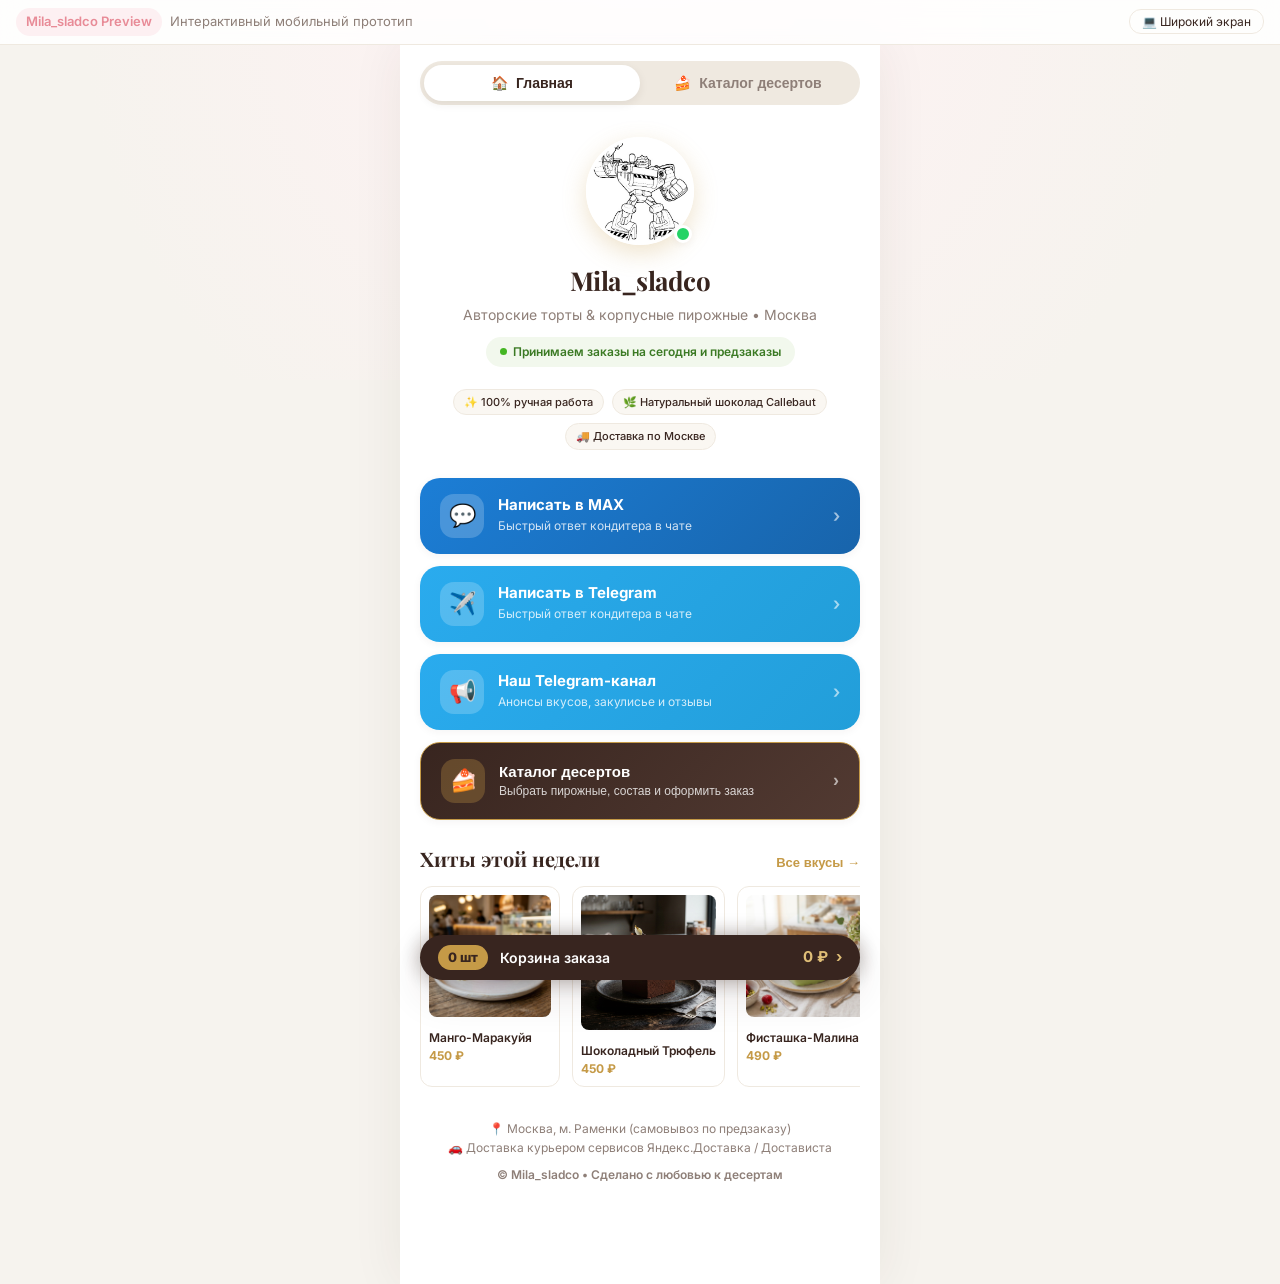
==== index.html @ d6e35cba "feat: Add Telegram/MAX chat toggles, fix modal scroll & close button, add cart session expiration" ====
<!DOCTYPE html>
<html lang="ru">
<head>
  <meta charset="UTF-8" />
  <meta name="viewport" content="width=device-width, initial-scale=1.0, maximum-scale=1.0, user-scalable=no, viewport-fit=cover" />
  <title>Mila_sladco — Авторские торты & корпусные пирожные в Москве</title>
  <meta name="description" content="Витрина кондитерской Mila_sladco. Авторские корпусные пирожные, бенто-торты и подарочные наборы с доставкой по Москве." />
  
  <!-- Anti-Cache Meta Tags for Mobile Browsers -->
  <meta http-equiv="Cache-Control" content="no-cache, no-store, must-revalidate" />
  <meta http-equiv="Pragma" content="no-cache" />
  <meta http-equiv="Expires" content="0" />
  
  <!-- Favicon / Touch Icon -->
  <link rel="icon" href="data:image/svg+xml,<svg xmlns='http://www.w3.org/2000/svg' viewBox='0 0 100 100'><text y='.9em' font-size='90'>🍰</text></svg>" />

  <!-- Stylesheet -->
  <link rel="stylesheet" href="css/style.css?v=2.5" />
</head>
<body>

  <!-- Верхняя строка управления (для удобного просмотра на ноутбуках и десктопах) -->
  <header class="desktop-bar">
    <div style="display: flex; align-items: center; gap: 8px;">
      <span class="badge-mode">Mila_sladco Preview</span>
      <span>Интерактивный мобильный прототип</span>
    </div>
    <button id="btn-toggle-wide" class="btn-toggle-wide">💻 Широкий экран</button>
  </header>

  <!-- Основной контейнер веб-приложения -->
  <main class="app-container">
    
    <!-- Переключатель экранов: Главная vs Каталог десертов -->
    <nav class="nav-pills" aria-label="Разделы витрины">
      <button class="nav-pill-btn active" data-tab="taplink">
        <span>🏠</span> Главная
      </button>
      <button class="nav-pill-btn" data-tab="showcase">
        <span>🍰</span> Каталог десертов
      </button>
    </nav>

    <!-- ========================================================
         ЭКРАН 1: ТАПЛИНК / МУЛЬТИССЫЛКА
         ======================================================== -->
    <section id="view-taplink" class="screen-view active">
      
      <!-- Шапка кондитера -->
      <div class="profile-header">
        <div class="avatar-wrapper">
          <img src="assets/images/chef-mila.jpg" alt="Кондитер Люда Mila_sladco" class="avatar-img" />
          <div class="avatar-badge" title="Кондитер сейчас на связи"></div>
        </div>

        <h1 class="profile-title">Mila_sladco</h1>
        <p class="profile-tagline">Авторские торты & корпусные пирожные • Москва</p>

        <div>
          <span class="status-chip">
            <span class="status-dot"></span> Принимаем заказы на сегодня и предзаказы
          </span>
        </div>

        <div class="usp-chips">
          <span class="usp-item">✨ 100% ручная работа</span>
          <span class="usp-item">🌿 Натуральный шоколад Callebaut</span>
          <span class="usp-item">🚚 Доставка по Москве</span>
        </div>
      </div>

      <!-- Кнопки быстрых действий -->
      <div class="taplink-actions">
        
        <!-- Кнопка 1: Написать в MAX (личный диалог) -->
        <a id="link-btn-max" href="https://max.ru/mila_sladco" target="_blank" rel="noopener noreferrer" class="taplink-btn btn-max">
          <div class="taplink-btn-content">
            <div class="taplink-icon">💬</div>
            <div>
              <div class="taplink-text-title">Написать в MAX</div>
              <div id="link-sub-max" class="taplink-text-sub">Быстрый ответ кондитера в чате</div>
            </div>
          </div>
          <span class="taplink-arrow">›</span>
        </a>

        <!-- Кнопка 2: Написать в Telegram (личный диалог) -->
        <a id="link-btn-telegram-direct" href="https://t.me/mila_sladco" target="_blank" rel="noopener noreferrer" class="taplink-btn btn-telegram">
          <div class="taplink-btn-content">
            <div class="taplink-icon">✈️</div>
            <div>
              <div class="taplink-text-title">Написать в Telegram</div>
              <div id="link-sub-tg-direct" class="taplink-text-sub">Быстрый ответ кондитера в чате</div>
            </div>
          </div>
          <span class="taplink-arrow">›</span>
        </a>

        <!-- Кнопка 3: Telegram-канал кондитерской -->
        <a id="link-btn-telegram" href="https://t.me/mila_sladco1" target="_blank" rel="noopener noreferrer" class="taplink-btn btn-telegram">
          <div class="taplink-btn-content">
            <div class="taplink-icon">📢</div>
            <div>
              <div class="taplink-text-title">Наш Telegram-канал</div>
              <div id="link-sub-tg-channel" class="taplink-text-sub">Анонсы вкусов, закулисье и отзывы</div>
            </div>
          </div>
          <span class="taplink-arrow">›</span>
        </a>

        <!-- Кнопка 4: MAX-канал кондитерской -->
        <a id="link-btn-max-channel" href="https://max.ru/join/rVKouI80PRp_A-6cqeyY62mq-_um0BP9w87l7Gnjhps" target="_blank" rel="noopener noreferrer" class="taplink-btn btn-max" style="display: none;">
          <div class="taplink-btn-content">
            <div class="taplink-icon">📢</div>
            <div>
              <div class="taplink-text-title">Наш MAX-канал</div>
              <div id="link-sub-max-channel" class="taplink-text-sub">Канал кондитера в MAX: новинки и фото</div>
            </div>
          </div>
          <span class="taplink-arrow">›</span>
        </a>

        <!-- Кнопка 5: Открыть витрину десертов -->
        <button type="button" id="link-btn-showcase" class="taplink-btn btn-showcase" onclick="switchTab('showcase')">
          <div class="taplink-btn-content">
            <div class="taplink-icon">🍰</div>
            <div>
              <div class="taplink-text-title">Каталог десертов</div>
              <div class="taplink-text-sub">Выбрать пирожные, состав и оформить заказ</div>
            </div>
          </div>
          <span class="taplink-arrow">›</span>
        </button>

        <!-- Кнопка 6: Срочный заказ / Звонок (с анти-бот защитой) -->
        <button type="button" id="link-btn-phone" class="taplink-btn btn-urgent" style="display: none;" onclick="PhoneProtection.showModal()">
          <div class="taplink-btn-content">
            <div class="taplink-icon">📞</div>
            <div>
              <div class="taplink-text-title">Срочный заказ / Позвонить</div>
              <div id="link-sub-phone" class="taplink-text-sub">Нажмите для звонка кондитеру (защита от спама)</div>
            </div>
          </div>
          <span class="taplink-arrow">›</span>
        </button>

      </div>

      <!-- Виджет: Сегодня на витрине -->
      <div class="taplink-showcase-preview">
        <div class="section-head">
          <h2 class="section-title">Хиты этой недели</h2>
          <button type="button" class="section-link" onclick="switchTab('showcase')">Все вкусы →</button>
        </div>
        <div id="taplink-hits" class="preview-scroll">
          <!-- Заполняется из app.js -->
        </div>
      </div>

      <!-- Блок информации о доставке -->
      <div style="padding: 0 20px; font-size: 12px; color: var(--color-muted); text-align: center; line-height: 1.6;">
        <p>📍 Москва, м. Раменки (самовывоз по предзаказу)</p>
        <p>🚗 Доставка курьером сервисов Яндекс.Доставка / Достависта</p>
        <p style="margin-top: 8px; font-weight: 600;">© Mila_sladco • Сделано с любовью к десертам</p>
      </div>

    </section>

    <!-- ========================================================
         ЭКРАН 2: ВИТРИНА / КАТАЛОГ ДЕСЕРТОВ
         ======================================================== -->
    <section id="view-showcase" class="screen-view">
      
      <div class="catalog-header">
        <h2 class="catalog-header-title">Витрина десертов</h2>
        <p class="catalog-header-desc">
          Корпусные пирожные с глянцевой глазурью, нежные муссы и авторские бенто-торты
        </p>
      </div>

      <!-- Горизонтальные фильтры категорий -->
      <div id="category-filters" class="category-filters">
        <!-- Генерируется из app.js -->
      </div>

      <!-- Сетка товаров -->
      <div id="products-grid" class="products-grid">
        <!-- Карточки генерируются из app.js -->
      </div>

    </section>

  </main>

  <!-- ========================================================
       ПЛАВАЮЩАЯ ПЛАШКА КОРЗИНЫ (FLOATING BAR)
       ======================================================== -->
  <aside id="floating-cart" class="floating-cart-bar" onclick="openCart()" aria-label="Открыть корзину">
    <div class="cart-bar-left">
      <span id="cart-badge-count" class="cart-badge-count">0 шт</span>
      <span class="cart-bar-text">Корзина заказа</span>
    </div>
    <div class="cart-bar-right">
      <span id="cart-badge-price">0 ₽</span>
      <span>›</span>
    </div>
  </aside>

  <!-- ========================================================
       МОДАЛЬНОЕ ОКНО: ДЕТАЛЬНАЯ КАРТОЧКА ДЕСЕРТА
       ======================================================== -->
  <div id="product-modal" class="modal-overlay" onclick="closeProductModal()">
    <div class="bottom-sheet product-detail-sheet" onclick="event.stopPropagation()">
      <div class="sheet-drag-handle"></div>
      <button type="button" class="sheet-close-btn" onclick="closeProductModal()" aria-label="Закрыть">✕</button>

      <div class="sheet-scroll-body">
        <div class="detail-img-wrap">
          <img id="detail-modal-img" src="" alt="" class="detail-img" />
        </div>

        <div class="modal-detail-content">
          <div class="detail-info">
            <div class="detail-header-row">
              <h3 id="detail-modal-title" class="detail-title">Название десерта</h3>
              <span id="detail-modal-price" class="detail-price">450 ₽</span>
            </div>
            <div id="detail-modal-weight" class="detail-weight">Вес: 110 г</div>

            <p id="detail-modal-desc" class="detail-desc">Описание десерта</p>

            <!-- Слои пирожного -->
            <div id="detail-layers-wrap">
              <h4 class="detail-section-title">Слои и текстура десерта:</h4>
              <ul id="detail-modal-layers" class="detail-layers-list"></ul>
            </div>

            <!-- КБЖУ на 100 грамм -->
            <h4 class="detail-section-title">Пищевая ценность (на 100 г):</h4>
            <div class="nutrition-grid">
              <div class="nutrition-item">
                <div id="nutr-cal" class="val">285</div>
                <div class="lbl">ккал</div>
              </div>
              <div class="nutrition-item">
                <div id="nutr-prot" class="val">4.2 г</div>
                <div class="lbl">белки</div>
              </div>
              <div class="nutrition-item">
                <div id="nutr-fat" class="val">14.8 г</div>
                <div class="lbl">жиры</div>
              </div>
              <div class="nutrition-item">
                <div id="nutr-carb" class="val">33.5 г</div>
                <div class="lbl">углеводы</div>
              </div>
            </div>

            <!-- Состав -->
            <h4 class="detail-section-title">Натуральный состав:</h4>
            <p id="detail-modal-ingredients" style="font-size: 12px; color: var(--color-muted); line-height: 1.5; margin-bottom: 16px;"></p>

            <!-- Действия: количество и кнопка добавления -->
            <div class="detail-actions">
              <div id="detail-qty-counter" class="qty-counter">
                <button type="button" class="qty-btn" onclick="changeDetailQty(-1)">−</button>
                <span id="detail-qty-val" class="qty-val">1</span>
                <button type="button" class="qty-btn" onclick="changeDetailQty(1)">+</button>
              </div>
              <button id="btn-detail-add" type="button" class="btn-detail-add" onclick="addDetailToCart()">
                <span id="btn-detail-add-text">Добавить в корзину • 450 ₽</span>
              </button>
            </div>

          </div>
        </div>
      </div>
    </div>
  </div>

  <!-- ========================================================
       МОДАЛЬНОЕ ОКНО: КОРЗИНА И ОФОРМЛЕНИЕ ЗАКАЗА
       ======================================================== -->
  <div id="cart-modal" class="modal-overlay" onclick="closeCart()">
    <div class="bottom-sheet" onclick="event.stopPropagation()">
      <div class="sheet-drag-handle"></div>
      <button type="button" class="sheet-close-btn" onclick="closeCart()" aria-label="Закрыть">✕</button>

      <div class="sheet-scroll-body">
        <div class="cart-sheet-content">
          <h3 class="cart-title">Ваш сладкий заказ</h3>

          <!-- Пустая корзина -->
          <div id="cart-empty-state" class="cart-empty-state">
            <div class="cart-empty-icon">🍰</div>
            <p style="font-weight: 600; font-size: 15px; margin-bottom: 4px;">Ваша корзина пока пуста</p>
            <p style="font-size: 13px;">Выберите аппетитные корпусные пирожные или подарочный набор в витрине!</p>
          </div>

          <!-- Список добавленных десертов -->
          <div id="cart-items-list" class="cart-items-list">
            <!-- Генерируется из app.js -->
          </div>

          <!-- Форма оформления заказа -->
          <div id="checkout-box" class="checkout-box">
            <div class="checkout-box-title">
              <span>📝</span> Детали для доставки
            </div>

            <div class="form-group">
              <label class="form-label" for="order-name">Ваше имя *</label>
              <input type="text" id="order-name" class="form-input" placeholder="Например: Анастасия" required />
            </div>

            <div class="form-group">
              <label class="form-label" for="order-phone">Телефон или ник для связи *</label>
              <input type="text" id="order-phone" class="form-input" placeholder="+7 (999) 000-00-00 или @username" required />
            </div>

            <!-- Выбор канала связи -->
            <div class="form-group">
              <label class="form-label">Куда отправить заказ кондитеру?</label>
              <div class="messenger-selector">
                <label class="messenger-option selected" data-type="max">
                  <input type="radio" name="order-messenger" value="max" checked />
                  <span>💬 В MAX</span>
                </label>
                <label class="messenger-option" data-type="telegram">
                  <input type="radio" name="order-messenger" value="telegram" />
                  <span>✈️ В Telegram</span>
                </label>
              </div>
            </div>

            <div class="form-row-2">
              <div class="form-group">
                <label class="form-label" for="order-date">📅 Дата готовности</label>
                <input type="date" id="order-date" class="form-input" />
                <button type="button" id="btn-order-today" class="btn-today-pill" onclick="setOrderDateToday()">⚡ Срочно на сегодня</button>
              </div>
              <div class="form-group">
                <label class="form-label" for="order-time">⏰ Время доставки</label>
                <select id="order-time" class="form-select" onchange="toggleCustomTime(this.value)">
                  <option value="11:00 - 14:00">11:00 - 14:00</option>
                  <option value="14:00 - 18:00" selected>14:00 - 18:00</option>
                  <option value="18:00 - 21:00">18:00 - 21:00</option>
                  <option value="custom">🎯 Точное время...</option>
                </select>
                <input type="time" id="order-custom-time" class="form-input" style="display: none; margin-top: 6px;" value="15:00" />
              </div>
            </div>

            <div class="form-group">
              <label class="form-label" for="order-delivery">Способ получения</label>
              <select id="order-delivery" class="form-select" onchange="document.getElementById('address-group').style.display = this.value === 'delivery' ? 'block' : 'none'">
                <option value="delivery" selected>🚚 Доставка курьером (Москва и МО)</option>
                <option value="pickup">🚶 Самовывоз (м. Раменки)</option>
              </select>
            </div>

            <div id="address-group" class="form-group">
              <label class="form-label" for="order-address">Адрес доставки</label>
              <input type="text" id="order-address" class="form-input" placeholder="Улица, дом, квартира/офис" />
            </div>

            <div class="form-group">
              <label class="form-label" for="order-comment">Пожелания / надпись на торте или открытке</label>
              <textarea id="order-comment" class="form-textarea" rows="2" placeholder="Например: надпись «С Днём Рождения!», открытка с пожеланием или без сахара"></textarea>
            </div>
          </div>

          <!-- Итоговая сумма -->
          <div id="cart-summary" class="cart-summary">
            <span style="font-weight: 600; color: var(--color-muted);">Сумма заказа:</span>
            <span id="cart-total-price" class="cart-summary-total">0 ₽</span>
          </div>

          <!-- Кнопка отправки -->
          <button id="btn-send-order" type="button" class="btn-send-order max-style" onclick="submitOrder()">
            💬 Отправить заказ в MAX
          </button>

          <p class="order-hint">
            ✨ Заказ сразу откроется в вашем диалоге с кондитером Людой со всеми деталями.
          </p>

        </div>
      </div>
    </div>
  </div>

  <!-- ========================================================
       МОДАЛЬНОЕ ОКНО: БЕЗОПАСНЫЙ ВВОД PIN-КОДА
       ======================================================== -->
  <div id="pin-modal" class="modal-overlay" onclick="AdminPanel.closePinModal()">
    <div class="bottom-sheet" onclick="event.stopPropagation()">
      <div class="sheet-drag-handle"></div>
      <button type="button" class="sheet-close-btn" onclick="AdminPanel.closePinModal()" aria-label="Закрыть">✕</button>

      <div class="pin-sheet-content">
        <div class="pin-icon-wrap">🔐</div>
        <h3 class="pin-title">Кабинет кондитера</h3>
        <p class="pin-desc">Доступ только для Люды. Введите секретный PIN-код:</p>
        
        <div id="pin-error-box" class="pin-error-box"></div>

        <div>
          <input type="password" id="pin-input-field" class="pin-input" maxlength="4" inputmode="numeric" 
            pattern="[0-9]*" autocomplete="one-time-code" placeholder="••••" 
            oninput="this.value=this.value.replace(/\D/g,'').slice(0,4)"
            onkeydown="if(event.key==='Enter') AdminPanel.submitPin()" />
        </div>

        <button type="button" class="btn-send-order max-style" style="margin-top: 14px;" onclick="AdminPanel.submitPin()">
          Войти в кабинет
        </button>

        <div style="margin-top: 14px; display: flex; flex-direction: column; align-items: center; gap: 8px;">
          <button type="button" class="btn-pin-reset-link" onclick="AdminPanel.openPinRecoveryModal()">
            Забыли PIN-код? Восстановление доступа
          </button>
          <p style="font-size: 11px; color: var(--color-muted);">
            🔒 Доступ только для шеф-кондитера
          </p>
        </div>
      </div>
    </div>
  </div>

  <!-- ========================================================
       МОДАЛЬНОЕ ОКНО: ВОССТАНОВЛЕНИЕ ДОСТУПА ПО КОНТРОЛЬНЫМ ВОПРОСАМ
       ======================================================== -->
  <div id="pin-recovery-modal" class="modal-overlay" onclick="AdminPanel.closePinRecoveryModal()">
    <div class="bottom-sheet" onclick="event.stopPropagation()">
      <div class="sheet-drag-handle"></div>
      <button type="button" class="sheet-close-btn" onclick="AdminPanel.closePinRecoveryModal()" aria-label="Закрыть">✕</button>

      <div style="padding: 0 20px 32px; max-height: 80vh; overflow-y: auto;">
        <div style="text-align: center; margin-bottom: 14px;">
          <div style="font-size: 34px; margin-bottom: 6px;">🛡️</div>
          <h3 class="admin-sheet-title" style="margin-bottom: 4px;">Восстановление доступа</h3>
          <p style="font-size: 12px; color: var(--color-muted);">
            Для подтверждения личности кондитера ответьте на контрольные вопросы:
          </p>
        </div>

        <div id="recovery-error-box" class="pin-error-box" style="display: none; margin-bottom: 14px;"></div>

        <!-- Форма 7 контрольных вопросов -->
        <div id="recovery-questions-form">
          <div class="form-group" style="margin-bottom: 12px;">
            <label class="form-label" for="rec-q-0">1. Полное имя супруга *</label>
            <input type="text" id="rec-q-0" class="form-input" placeholder="Введите имя супруга" autocomplete="off" />
          </div>

          <div class="form-group" style="margin-bottom: 12px;">
            <label class="form-label" for="rec-q-1">2. Полное имя старшей дочери *</label>
            <input type="text" id="rec-q-1" class="form-input" placeholder="Введите имя старшей дочери" autocomplete="off" />
          </div>

          <div class="form-group" style="margin-bottom: 12px;">
            <label class="form-label" for="rec-q-2">3. Полное имя младшей дочери *</label>
            <input type="text" id="rec-q-2" class="form-input" placeholder="Введите имя младшей дочери" autocomplete="off" />
          </div>

          <div class="form-group" style="margin-bottom: 12px;">
            <label class="form-label" for="rec-q-3">4. Полное имя мамы *</label>
            <input type="text" id="rec-q-3" class="form-input" placeholder="Введите имя мамы" autocomplete="off" />
          </div>

          <div class="form-group" style="margin-bottom: 12px;">
            <label class="form-label" for="rec-q-4">5. Полное имя папы *</label>
            <input type="text" id="rec-q-4" class="form-input" placeholder="Введите имя папы" autocomplete="off" />
          </div>

          <div class="form-group" style="margin-bottom: 12px;">
            <label class="form-label" for="rec-q-5">6. Полное имя брата *</label>
            <input type="text" id="rec-q-5" class="form-input" placeholder="Введите имя брата" autocomplete="off" />
          </div>

          <div class="form-group" style="margin-bottom: 14px;">
            <label class="form-label" for="rec-q-6">7. В каком городе вы (Людмила) учились в школе? *</label>
            <input type="text" id="rec-q-6" class="form-input" placeholder="Введите только название города" autocomplete="off" />
            <div style="font-size: 11px; color: var(--color-muted); margin-top: 3px;">
              💡 В подсказку: ввести только название города.
            </div>
          </div>

          <button type="button" class="btn-send-order max-style" style="margin-top: 8px;" onclick="AdminPanel.submitRecoveryQuestions()">
            Проверить ответы и сбросить PIN
          </button>
        </div>

        <!-- Экран успеха восстановления -->
        <div id="recovery-success-box" style="display: none; text-align: center; padding: 10px 0;">
          <div style="font-size: 40px; margin-bottom: 8px;">🎉</div>
          <h4 style="font-size: 17px; font-weight: 700; color: var(--color-primary); margin-bottom: 8px;">
            Личность подтверждена!
          </h4>
          <p style="font-size: 13px; color: var(--color-muted); line-height: 1.5; margin-bottom: 16px;">
            Ваш PIN-код успешно сброшен до стандартного:<br />
            <b style="font-size: 22px; color: var(--color-gold); letter-spacing: 2px;">1819</b><br />
            <span style="font-size: 12px;">(последние 4 цифры вашего номера телефона)</span>
          </p>
          <button type="button" class="btn-send-order max-style" onclick="AdminPanel.applyRecoveredPin()">
            Войти в кабинет кондитера ✨
          </button>
        </div>

      </div>
    </div>
  </div>

  <!-- ========================================================
       МОДАЛЬНОЕ ОКНО: КАБИНЕТ КОНДИТЕРА ЛЮДЫ
       ======================================================== -->
  <div id="admin-modal" class="modal-overlay" onclick="AdminPanel.close()">
    <div class="bottom-sheet" onclick="event.stopPropagation()">
      <div class="sheet-drag-handle"></div>
      <button type="button" class="sheet-close-btn" onclick="AdminPanel.close()" aria-label="Закрыть">✕</button>

      <div style="padding: 0 20px 28px;">
        <div class="admin-header-box">
          <div style="display: flex; align-items: center; gap: 8px;">
            <h3 class="admin-sheet-title">👩‍🍳 Кабинет Люды</h3>
            <button type="button" class="btn-help-badge" onclick="AdminPanel.openTour()" title="Открыть обучающий тур">
              🎓 Обучение
            </button>
          </div>
          <div style="display: flex; align-items: center; gap: 6px;">
            <button type="button" id="btn-toggle-tooltips" class="btn-tooltip-toggle active" onclick="AdminPanel.toggleTooltips()" title="Включить/выключить подсказки на кнопках">
              💡 Подсказки
            </button>
            <button type="button" class="btn-admin-action btn-admin-logout" onclick="AdminPanel.logout()" title="Выйти из режима">
              🔒 Выйти
            </button>
          </div>
        </div>

        <!-- Карточка шеф-кондитера: аватарка и статус -->
        <div class="admin-profile-card">
          <div class="admin-profile-thumb-wrap">
            <img id="admin-chef-avatar-preview" src="assets/images/chef-mila.jpg" alt="Шеф Люда" class="admin-chef-avatar" />
            <button type="button" class="tooltip-bubble" onclick="AdminPanel.showBubble('avatar', this)" aria-label="Подсказка">?</button>
          </div>
          <div class="admin-profile-meta">
            <div class="admin-profile-title">Фото кондитера в шапке сайта</div>
            <div class="admin-profile-subtitle">Отображается на главной странице гостям</div>
            <label class="btn-change-avatar">
              📸 Сменить фото шефа
              <input type="file" accept="image/*" style="display: none;" onchange="AdminPanel.handleChefAvatarUpload(this)" />
            </label>
          </div>
        </div>

        <div class="admin-top-actions">
          <div style="display: inline-flex; align-items: center; gap: 4px;">
            <button type="button" class="btn-admin-primary" onclick="AdminPanel.openAddNew()">
              <span>✨</span> + Добавить десерт
            </button>
            <button type="button" class="tooltip-bubble" onclick="AdminPanel.showBubble('add', this)" aria-label="Подсказка">?</button>
          </div>

          <div style="display: inline-flex; align-items: center; gap: 4px;">
            <button type="button" class="btn-admin-secondary" onclick="AdminPanel.exportBackup()" title="Сохранить резервную копию меню">
              💾 Скачать меню
            </button>
            <button type="button" class="tooltip-bubble" onclick="AdminPanel.showBubble('backup', this)" aria-label="Подсказка">?</button>
          </div>

          <div style="display: inline-flex; align-items: center; gap: 4px;">
            <button type="button" class="btn-admin-secondary" onclick="AdminPanel.openChangePinModal()" title="Изменить PIN-код">
              🔑 Сменить PIN
            </button>
            <button type="button" class="tooltip-bubble" onclick="AdminPanel.showBubble('pin', this)" aria-label="Подсказка">?</button>
          </div>

          <div style="display: inline-flex; align-items: center; gap: 4px;">
            <button type="button" class="btn-admin-secondary" onclick="AdminPanel.openContactsModal()" title="Настройки ссылок и телефона">
              📱 Контакты & ссылки
            </button>
            <button type="button" class="tooltip-bubble" onclick="AdminPanel.showBubble('contacts', this)" aria-label="Подсказка">?</button>
          </div>

          <button type="button" class="btn-admin-secondary" onclick="AdminPanel.resetDefaults()" style="color: #C92A2A;" title="Сбросить к исходным">
            🔄 Сброс
          </button>
        </div>

        <p style="font-size: 12px; color: var(--color-muted); margin-bottom: 12px;">
          💡 Ниже вы можете прямо с телефона менять цены, скрывать десерты («Закончился») и добавлять свои фото.
        </p>

        <!-- Список товаров для управления -->
        <div id="admin-products-list" class="admin-list">
          <!-- Генерируется из admin.js -->
        </div>

      </div>
    </div>
  </div>

  <!-- ========================================================
       МОДАЛЬНОЕ ОКНО: ИНТЕРАКТИВНЫЙ ОБУЧАЮЩИЙ ТУР ДЛЯ ЛЮДЫ
       ======================================================== -->
  <div id="tour-modal" class="modal-overlay" onclick="AdminPanel.closeTour()">
    <div class="tour-sheet" onclick="event.stopPropagation()">
      <button type="button" class="sheet-close-btn" onclick="AdminPanel.closeTour()" aria-label="Закрыть">✕</button>

      <!-- Слайды тура -->
      <div id="tour-slider">
        <!-- Слайд 1: Добро пожаловать -->
        <div class="tour-slide active" data-step="1">
          <div class="tour-slide-icon">👩‍🍳</div>
          <h3 class="tour-slide-title">Добро пожаловать, Люда!</h3>
          <p class="tour-slide-desc">
            Это ваш личный кабинет шеф-кондитера. Он скрыт от гостей сайта и позволяет управлять витриной в 1 клик.
          </p>
          <div class="tour-slide-steps">
            <div>📱 <b>Все со смартфона:</b> меняйте витрину прямо с телефона на кухне — компьютер не нужен!</div>
            <div>⚡ <b>Мгновенное обновление:</b> десерты, цены и фото обновляются на сайте сразу же.</div>
            <div>💬 <b>Заказы прямо в чат:</b> клиенты собирают корзину, а вам в MAX и Telegram приходит подробный чек.</div>
            <div>💡 <b>Подсказки на кнопках:</b> нажимайте значок «?», чтобы узнать назначение любой кнопки.</div>
          </div>
        </div>

        <!-- Слайд 2: Фото и Аватарка -->
        <div class="tour-slide" data-step="2">
          <div class="tour-slide-icon">📸</div>
          <h3 class="tour-slide-title">Ваши фото и аватарка</h3>
          <p class="tour-slide-desc">
            Обновляйте фото десертов и свое фото кондитера прямо из галереи телефона.
          </p>
          <div class="tour-slide-steps">
            <div>✨ <b>Фото шефа:</b> нажмите кнопку «Сменить фото шефа» вверху панели.</div>
            <div>🍰 <b>Фото десертов:</b> при добавлении или редактировании десерта выберите любое фото из медиатеки смартфона.</div>
            <div>📐 <b>Кадрирование:</b> сайт сам аккуратно подгонит картинку под стиль витрины.</div>
          </div>
        </div>

        <!-- Слайд 3: Управление ценами и наличием -->
        <div class="tour-slide" data-step="3">
          <div class="tour-slide-icon">💰</div>
          <h3 class="tour-slide-title">Цены и наличие в 1 клик</h3>
          <p class="tour-slide-desc">
            Больше никаких сложных настроек — всё меняется мгновенно!
          </p>
          <div class="tour-slide-steps">
            <div>✏️ <b>Изменить цену:</b> нажмите на цифру цены прямо на карточке и введите новую стоимость.</div>
            <div>❌ <b>«Закончился»:</b> нажмите зеленую кнопку «В наличии», она станет красной «Закончился», и клиенты не смогут заказать эту позицию.</div>
            <div>✅ <b>Снова на витрине:</b> когда испекли новую партию — один тап вернет десерт в продажу!</div>
          </div>
        </div>

        <!-- Слайд 4: Заказы в мессенджеры -->
        <div class="tour-slide" data-step="4">
          <div class="tour-slide-icon">💬</div>
          <h3 class="tour-slide-title">Заказы сразу в MAX и Telegram</h3>
          <p class="tour-slide-desc">
            Покупатели оформляют заказ в красивой корзине сайта, а вам приходит готовый чек!
          </p>
          <div class="tour-slide-steps">
            <div>📋 <b>Полный состав:</b> в сообщении будут перечислены все выбранные десерты, количество и сумма.</div>
            <div>🚚 <b>Детали доставки:</b> адрес, дата, желаемое время и надпись на торте или открытке.</div>
            <div>💬 <b>Прямой диалог:</b> вам останется только подтвердить заказ клиенту ответным сообщением!</div>
          </div>
        </div>
      </div>

      <!-- Навигация по слайдам -->
      <div class="tour-footer">
        <div class="tour-dots" id="tour-dots">
          <span class="tour-dot active" onclick="AdminPanel.goToTourSlide(1)"></span>
          <span class="tour-dot" onclick="AdminPanel.goToTourSlide(2)"></span>
          <span class="tour-dot" onclick="AdminPanel.goToTourSlide(3)"></span>
          <span class="tour-dot" onclick="AdminPanel.goToTourSlide(4)"></span>
        </div>
        <div class="tour-nav-btns">
          <button type="button" id="tour-btn-prev" class="btn-tour-nav btn-tour-prev" onclick="AdminPanel.prevTourSlide()" style="display: none;">
            <span>←</span> <span>Назад</span>
          </button>
          <button type="button" id="tour-btn-next" class="btn-tour-nav btn-tour-primary btn-tour-next" onclick="AdminPanel.nextTourSlide()">
            <span id="tour-btn-next-text">Далее</span> <span>→</span>
          </button>
        </div>
      </div>
    </div>
  </div>

  <!-- ========================================================
       ИНТЕРАКТИВНОЕ ВСПЛЫВАЮЩЕЕ ОКНО ДЛЯ «БУБЛИКОВ» (POPOVER)
       ======================================================== -->
  <div id="tooltip-popover" class="tooltip-popover">
    <div class="tooltip-popover-head">
      <div id="tooltip-popover-title" class="tooltip-popover-title">💡 Подсказка</div>
      <button type="button" class="tooltip-popover-close" onclick="AdminPanel.hideBubble()">✕</button>
    </div>
    <div id="tooltip-popover-text" class="tooltip-popover-text">Текст подсказки</div>
    <button type="button" class="tooltip-popover-btn" onclick="AdminPanel.hideBubble()">Понятно, спасибо!</button>
  </div>

  <!-- ========================================================
       МОДАЛЬНОЕ ОКНО: БЕЗОПАСНАЯ СМЕНА PIN-КОДА
       ======================================================== -->
  <div id="change-pin-modal" class="modal-overlay" onclick="AdminPanel.closeChangePinModal()">
    <div class="bottom-sheet" onclick="event.stopPropagation()">
      <div class="sheet-drag-handle"></div>
      <button type="button" class="sheet-close-btn" onclick="AdminPanel.closeChangePinModal()" aria-label="Закрыть">✕</button>

      <div style="padding: 0 20px 32px;">
        <h3 class="admin-sheet-title" style="margin-bottom: 8px;">🔑 Смена PIN-кода</h3>
        <p style="font-size: 12px; color: var(--color-muted); margin-bottom: 16px;">
          Введите текущий код и установите новый (ровно 4 цифры).
        </p>

        <!-- Текущий PIN -->
        <div class="form-group">
          <label class="form-label" for="pin-change-old">Текущий PIN-код</label>
          <input type="password" id="pin-change-old" name="pin-current" class="form-input" maxlength="4" 
            inputmode="numeric" pattern="[0-9]*" autocomplete="one-time-code"
            placeholder="••••" oninput="this.value=this.value.replace(/\D/g,'').slice(0,4)" />
        </div>

        <!-- Новый PIN -->
        <div class="form-group">
          <label class="form-label" for="pin-change-new">Новый PIN-код (ровно 4 цифры)</label>
          <input type="password" id="pin-change-new" name="pin-code-new" class="form-input" maxlength="4" 
            inputmode="numeric" pattern="[0-9]*" autocomplete="one-time-code"
            placeholder="••••" oninput="this.value=this.value.replace(/\D/g,'').slice(0,4)" />
        </div>

        <!-- Подтверждение нового PIN -->
        <div class="form-group">
          <label class="form-label" for="pin-change-confirm">Повторите новый PIN-код</label>
          <input type="password" id="pin-change-confirm" name="pin-code-repeat" class="form-input" maxlength="4" 
            inputmode="numeric" pattern="[0-9]*" autocomplete="one-time-code"
            placeholder="••••" oninput="this.value=this.value.replace(/\D/g,'').slice(0,4)" />
        </div>

        <button type="button" class="btn-send-order max-style" style="margin-top: 16px;" onclick="AdminPanel.submitChangePin()">
          💾 Сохранить новый PIN
        </button>
      </div>
    </div>
  </div>

  <!-- ========================================================
       МОДАЛЬНОЕ ОКНО: НАСТРОЙКИ КОНТАКТОВ И МЕССЕНДЖЕРОВ
       ======================================================== -->
  <div id="contacts-modal" class="modal-overlay" onclick="AdminPanel.closeContactsModal()">
    <div class="bottom-sheet" onclick="event.stopPropagation()">
      <div class="sheet-drag-handle"></div>
      <button type="button" class="sheet-close-btn" onclick="AdminPanel.closeContactsModal()" aria-label="Закрыть">✕</button>

      <div class="sheet-scroll-body">
        <div style="padding: 0 20px 32px;">
          <h3 class="admin-sheet-title" style="margin-bottom: 8px;">📱 Контакты и кнопки на главной</h3>
          <p style="font-size: 12px; color: var(--color-muted); margin-bottom: 16px;">
            Включайте или отключайте кнопки на визитке и указывайте ссылки для связи с клиентами.
          </p>

          <!-- СЕКЦИЯ: ЛИЧНЫЕ ЧАТЫ С КОНДИТЕРОМ -->
          <div style="background: #FDFBF8; border: 1px solid var(--color-border); border-radius: 14px; padding: 14px; margin-bottom: 16px;">
            <div style="font-weight: 700; font-size: 13px; color: var(--color-primary); margin-bottom: 12px; display: flex; align-items: center; gap: 6px;">
              <span>💬</span> Личные сообщения для заказов
            </div>

            <!-- Telegram direct chat -->
            <div class="form-group" style="margin-bottom: 14px;">
              <label style="display: flex; align-items: center; gap: 8px; cursor: pointer; font-size: 13px; font-weight: 600; margin-bottom: 6px;">
                <input type="checkbox" id="setting-show-tg-direct" style="width: 18px; height: 18px;" />
                <span>✈️ Кнопка «Написать в Telegram»</span>
              </label>
              <input type="text" id="setting-tg-user" class="form-input" placeholder="Логин в Telegram, например: mila_sladco" />
              <div style="font-size: 11px; color: var(--color-muted); margin-top: 4px; line-height: 1.4;">
                💡 Ваш @username в Telegram, куда клиент напишет в один клик.
              </div>
            </div>

            <!-- MAX direct chat -->
            <div class="form-group" style="margin-bottom: 0;">
              <label style="display: flex; align-items: center; gap: 8px; cursor: pointer; font-size: 13px; font-weight: 600; margin-bottom: 6px;">
                <input type="checkbox" id="setting-show-max-direct" style="width: 18px; height: 18px;" />
                <span>💬 Кнопка «Написать в MAX»</span>
              </label>
              <input type="text" id="setting-max-user" class="form-input" placeholder="Логин или телефон в MAX, например: mila_sladco" />
              <div style="font-size: 11px; color: var(--color-muted); margin-top: 4px; line-height: 1.4;">
                💡 Логин профиля или привязанный номер в MAX Messenger.
              </div>
            </div>
          </div>

          <!-- СЕКЦИЯ: КАНАЛЫ КОНДИТЕРСКОЙ -->
          <div style="background: #FDFBF8; border: 1px solid var(--color-border); border-radius: 14px; padding: 14px; margin-bottom: 16px;">
            <div style="font-weight: 700; font-size: 13px; color: var(--color-primary); margin-bottom: 12px; display: flex; align-items: center; gap: 6px;">
              <span>📢</span> Каналы с новостями и анонсами
            </div>

            <!-- Telegram channel -->
            <div class="form-group" style="margin-bottom: 14px;">
              <label style="display: flex; align-items: center; gap: 8px; cursor: pointer; font-size: 13px; font-weight: 600; margin-bottom: 6px;">
                <input type="checkbox" id="setting-show-tg-channel" style="width: 18px; height: 18px;" />
                <span>📢 Кнопка «Наш Telegram-канал»</span>
              </label>
              <input type="text" id="setting-tg-channel" class="form-input" placeholder="https://t.me/mila_sladco1 или ссылка-приглашение" />
            </div>

            <!-- MAX channel -->
            <div class="form-group" style="margin-bottom: 0;">
              <label style="display: flex; align-items: center; gap: 8px; cursor: pointer; font-size: 13px; font-weight: 600; margin-bottom: 6px;">
                <input type="checkbox" id="setting-show-max-channel" style="width: 18px; height: 18px;" />
                <span>📢 Кнопка «Наш MAX-канал»</span>
              </label>
              <input type="text" id="setting-max-channel" class="form-input" placeholder="https://max.ru/join/..." />
            </div>
          </div>

          <!-- СЕКЦИЯ: ТЕЛЕФОН -->
          <div class="form-group">
            <label class="form-label" for="setting-phone">Рабочий контактный номер телефона</label>
            <input type="tel" id="setting-phone" class="form-input" placeholder="+7 (915) 318-18-19" />
            <div style="font-size: 11px; color: #9A6700; margin-top: 4px; line-height: 1.4; background: #FFF8E6; padding: 8px 10px; border-radius: 8px; border: 1px solid #FFE29A;">
              ⚠️ <b>Рекомендация:</b> Во избежание спама указывайте отдельный рабочий номер для заказов, а не личный семейный номер.
            </div>
          </div>

          <!-- Защита от спам-ботов -->
          <div class="form-group" style="background: #FAF7F2; padding: 12px; border-radius: 12px; border: 1px solid var(--color-border); margin-top: 10px;">
            <label style="display: flex; align-items: flex-start; gap: 10px; cursor: pointer; font-size: 13px; font-weight: 600;">
              <input type="checkbox" id="setting-show-phone" style="width: 20px; height: 20px; margin-top: 2px;" />
              <div>
                <div>Разрешить звонки с сайта (кнопка «Позвонить кондитеру»)</div>
                <div style="font-size: 11px; color: var(--color-muted); font-weight: normal; margin-top: 3px; line-height: 1.4;">
                  🛡️ <b>Встроенная анти-бот защита:</b> номер скрыт от парсеров. Чтобы позвонить, гость нажимает кнопку и проходит быстрый человеческий тест (выбрать десерт среди иконок). Это блокирует роботов и автодозвонщиков.
                </div>
              </div>
            </label>
          </div>

          <button type="button" class="btn-send-order max-style" style="margin-top: 16px;" onclick="AdminPanel.saveContacts()">
            💾 Сохранить контакты
          </button>
        </div>
      </div>
    </div>
  </div>

  <!-- ========================================================
       МОДАЛЬНОЕ ОКНО: ЗАЩИТА ТЕЛЕФОНА ОТ БОТОВ И СПАМА
       ======================================================== -->
  <div id="phone-protect-modal" class="modal-overlay" onclick="PhoneProtection.closeModal()">
    <div class="bottom-sheet" onclick="event.stopPropagation()">
      <div class="sheet-drag-handle"></div>
      <button type="button" class="sheet-close-btn" onclick="PhoneProtection.closeModal()" aria-label="Закрыть">✕</button>

      <div style="padding: 0 20px 32px; text-align: center;">
        <!-- Тест на человека -->
        <div id="phone-protect-challenge">
          <div style="font-size: 38px; margin-bottom: 8px;">🛡️</div>
          <h3 class="admin-sheet-title" style="margin-bottom: 6px;">Защита от спам-звонков</h3>
          <p style="font-size: 13px; color: var(--color-muted); line-height: 1.4; margin-bottom: 16px;">
            Чтобы открыть номер кондитера, подтвердите, что вы человек. Выберите <b>сладкий десерт</b> среди картинок:
          </p>

          <div id="phone-protect-error" class="pin-error-box" style="display: none; margin-bottom: 12px;"></div>

          <div class="captcha-grid">
            <button type="button" class="captcha-btn" onclick="PhoneProtection.chooseOption(false)">
              <span class="captcha-icon">🚗</span>
              <span class="captcha-label">Машина</span>
            </button>
            <button type="button" class="captcha-btn" onclick="PhoneProtection.chooseOption(true)">
              <span class="captcha-icon">🍰</span>
              <span class="captcha-label">Десерт</span>
            </button>
            <button type="button" class="captcha-btn" onclick="PhoneProtection.chooseOption(false)">
              <span class="captcha-icon">🐶</span>
              <span class="captcha-label">Щенок</span>
            </button>
            <button type="button" class="captcha-btn" onclick="PhoneProtection.chooseOption(false)">
              <span class="captcha-icon">⚽</span>
              <span class="captcha-label">Мяч</span>
            </button>
          </div>
        </div>

        <!-- Результат: номер открыт для звонка -->
        <div id="phone-protect-result" style="display: none;">
          <div style="font-size: 38px; margin-bottom: 8px;">📞</div>
          <h3 class="admin-sheet-title" style="margin-bottom: 6px;">Связь с кондитером</h3>
          <p style="font-size: 13px; color: var(--color-muted); margin-bottom: 14px;">
            Прямой рабочий номер кондитерской Mila_sladco:
          </p>
          <div id="phone-protect-number" class="phone-display-box">+7 (915) 318-18-19</div>
          
          <div style="display: flex; flex-direction: column; gap: 10px; margin-top: 18px;">
            <a id="phone-protect-call-btn" href="tel:+79153181819" class="btn-send-order max-style" style="text-decoration: none; display: flex; align-items: center; justify-content: center; gap: 8px;">
              <span>📞</span> <span>Позвонить прямо сейчас</span>
            </a>
            <button type="button" class="btn-admin-secondary" onclick="PhoneProtection.copyNumber()" style="width: 100%;">
              📋 Скопировать номер телефона
            </button>
          </div>
        </div>

      </div>
    </div>
  </div>

  <!-- ========================================================
       МОДАЛЬНОЕ ОКНО: ФОРМА РЕДАКТИРОВАНИЯ / ДОБАВЛЕНИЯ ДЕСЕРТА
       ======================================================== -->
  <div id="admin-edit-modal" class="modal-overlay" onclick="AdminPanel.closeEditModal()">
    <div class="bottom-sheet" onclick="event.stopPropagation()">
      <div class="sheet-drag-handle"></div>
      <button type="button" class="sheet-close-btn" onclick="AdminPanel.closeEditModal()" aria-label="Закрыть">✕</button>

      <div style="padding: 0 20px 32px;">
        <h3 id="edit-modal-title" class="admin-sheet-title" style="margin-bottom: 16px;">Редактирование десерта</h3>

        <!-- Загрузка фото десерта -->
        <div class="form-group">
          <label class="form-label">Фотография десерта (из галереи телефона или камера)</label>
          <div class="upload-preview-box">
            <img id="form-edit-preview-img" src="assets/images/placeholder-dessert.svg" alt="Превью" class="preview-thumb-large" />
            <div>
              <label class="file-input-btn">
                📸 Выбрать фото
                <input type="file" accept="image/*" style="display: none;" onchange="AdminPanel.handleImageUpload(this)" />
              </label>
              <input type="hidden" id="form-edit-image-url" value="" />
              <div style="font-size: 11px; color: var(--color-muted); margin-top: 6px;">
                Поддерживаются JPG, PNG с любого смартфона
              </div>
            </div>
          </div>
        </div>

        <div class="form-group">
          <label class="form-label" for="form-edit-title">Название десерта *</label>
          <input type="text" id="form-edit-title" class="form-input" placeholder="Например: Малиновый тарт" required />
        </div>

        <div class="form-row-2">
          <div class="form-group">
            <label class="form-label" for="form-edit-price">Цена (в рублях) *</label>
            <input type="text" id="form-edit-price" class="form-input" inputmode="numeric" pattern="[0-9]*" 
              placeholder="450" required oninput="this.value=this.value.replace(/\D/g,'')" />
          </div>
          <div class="form-group">
            <label class="form-label" for="form-edit-weight">Вес десерта (в граммах)</label>
            <input type="text" id="form-edit-weight" class="form-input" inputmode="numeric" pattern="[0-9]*" 
              placeholder="110" oninput="this.value=this.value.replace(/\D/g,'')" />
            <div style="font-size: 10px; color: var(--color-muted); margin-top: 2px;">
              Только цифры (10 кг = 10000)
            </div>
          </div>
        </div>

        <div class="form-row-2">
          <div class="form-group">
            <label class="form-label" for="form-edit-cat">Категория</label>
            <select id="form-edit-cat" class="form-select">
              <option value="pastry">Корпусные пирожные</option>
              <option value="boxes">Подарочные наборы</option>
              <option value="bento">Бенто-торты</option>
            </select>
          </div>
          <div class="form-group">
            <label class="form-label" for="form-edit-badge">Бейдж на карточке</label>
            <input type="text" id="form-edit-badge" class="form-input" placeholder="Хит / Новинка" />
          </div>
        </div>

        <div class="form-group">
          <label class="form-label" for="form-edit-desc">Краткое описание вкуса и начинки</label>
          <textarea id="form-edit-desc" class="form-textarea" rows="2" placeholder="Опишите текстуру, мусс и бисквит..."></textarea>
        </div>

        <div class="form-group">
          <label class="form-label" for="form-edit-ingredients">Натуральный состав</label>
          <textarea id="form-edit-ingredients" class="form-textarea" rows="2" placeholder="Сливки 33%, бельгийский шоколад, пюре ягод..."></textarea>
        </div>

        <button type="button" class="btn-send-order max-style" style="margin-top: 16px;" onclick="AdminPanel.saveProductForm()">
          💾 Сохранить изменения
        </button>

      </div>
    </div>
  </div>

  <!-- Всплывающий Toast -->
  <div id="toast-msg" class="toast-msg"></div>

  <!-- Scripts (подключение модулей архитектуры) -->
  <script src="js/catalog-manager.js?v=2.5"></script>
  <script src="js/sync-service.js?v=2.5"></script>
  <script src="js/auth-security.js?v=2.5"></script>
  <script src="js/admin.js?v=2.5"></script>
  <script src="js/cart.js?v=2.5"></script>
  <script src="js/app.js?v=2.5"></script>

</body>
</html>
---- css/style.css ----
/* ========================================================
   Mila_sladco — Стилистика кондитерского бутика
   ======================================================== */

@import url('https://fonts.googleapis.com/css2?family=Cormorant+Garamond:ital,wght@0,500;0,600;0,700;1,400&family=Inter:wght@300;400;500;600;700&family=Playfair+Display:ital,wght@0,600;0,700;1,400&display=swap');

:root {
  --font-serif: 'Playfair Display', 'Cormorant Garamond', Georgia, serif;
  --font-sans: 'Inter', -apple-system, BlinkMacSystemFont, 'Segoe UI', Roboto, sans-serif;

  /* Палитра кондитерской */
  --bg-page: #F6F3EE;
  --bg-card: #FFFFFF;
  --bg-card-subtle: #FAF7F2;
  --bg-accent: #FFF5F6;

  --color-primary: #38251F;        /* Темный шоколад */
  --color-primary-light: #523A32;
  --color-gold: #C59A47;           /* Благородное золото */
  --color-gold-light: #DFBE77;
  --color-rose: #E88B97;           /* Пудровая роза */
  --color-rose-bg: #FDF0F2;
  --color-muted: #8E7F78;          /* Приглушенный теплый */
  --color-border: #EFE9E0;

  --shadow-sm: 0 2px 8px rgba(56, 37, 31, 0.05);
  --shadow-md: 0 8px 24px rgba(56, 37, 31, 0.08);
  --shadow-lg: 0 16px 40px rgba(56, 37, 31, 0.12);
  --shadow-floating: 0 12px 36px rgba(197, 154, 71, 0.25);

  --radius-sm: 12px;
  --radius-md: 20px;
  --radius-lg: 28px;
  --radius-full: 9999px;

  --transition-fast: 0.2s cubic-bezier(0.16, 1, 0.3, 1);
  --transition-smooth: 0.35s cubic-bezier(0.16, 1, 0.3, 1);
}

* {
  box-sizing: border-box;
  margin: 0;
  padding: 0;
  -webkit-tap-highlight-color: transparent;
}

body {
  font-family: var(--font-sans);
  background-color: var(--bg-page);
  color: var(--color-primary);
  line-height: 1.5;
  -webkit-font-smoothing: antialiased;
  min-height: 100vh;
  display: flex;
  flex-direction: column;
  align-items: center;
  position: relative;
  overflow-x: hidden;
}

/* Декоративный фон кондитерской */
body::before {
  content: "";
  position: fixed;
  top: 0;
  left: 0;
  right: 0;
  height: 380px;
  background: radial-gradient(circle at 50% 0%, #FFF2F4 0%, #F6F3EE 75%);
  z-index: -1;
  pointer-events: none;
}

/* Оболочка устройства для удобного просмотра на ноутбуках/мониторах */
.app-container {
  width: 100%;
  max-width: 480px; /* Идеальная мобильная ширина */
  min-height: 100vh;
  background: var(--bg-card);
  box-shadow: 0 0 50px rgba(56, 37, 31, 0.07);
  display: flex;
  flex-direction: column;
  position: relative;
  transition: max-width var(--transition-smooth);
}

/* Режим широкого экрана */
body.wide-mode .app-container {
  max-width: 960px;
}

/* Верхняя панель управления макетом (десктоп хелпер) */
.desktop-bar {
  display: none;
  width: 100%;
  background: rgba(255, 255, 255, 0.85);
  backdrop-filter: blur(12px);
  border-bottom: 1px solid var(--color-border);
  padding: 8px 16px;
  font-size: 13px;
  color: var(--color-muted);
  justify-content: space-between;
  align-items: center;
  position: sticky;
  top: 0;
  z-index: 100;
}

@media (min-width: 768px) {
  .desktop-bar {
    display: flex;
  }
}

.desktop-bar .badge-mode {
  background: var(--color-rose-bg);
  color: var(--color-rose);
  font-weight: 600;
  padding: 4px 10px;
  border-radius: var(--radius-full);
}

.btn-toggle-wide {
  background: none;
  border: 1px solid var(--color-border);
  padding: 4px 12px;
  border-radius: var(--radius-sm);
  cursor: pointer;
  font-size: 12px;
  color: var(--color-primary);
  font-family: inherit;
  transition: all var(--transition-fast);
}

.btn-toggle-wide:hover {
  background: var(--bg-card-subtle);
  border-color: var(--color-gold);
}

/* ========================================================
   Навигационные вкладки (Taplink <-> Витрина)
   ======================================================== */
.nav-pills {
  display: flex;
  background: #EFE9E0;
  padding: 4px;
  border-radius: var(--radius-full);
  margin: 16px 20px 8px;
  position: relative;
  user-select: none;
}

.nav-pill-btn {
  flex: 1;
  text-align: center;
  padding: 10px 16px;
  font-size: 14px;
  font-weight: 600;
  color: var(--color-muted);
  border-radius: var(--radius-full);
  border: none;
  background: transparent;
  cursor: pointer;
  transition: all var(--transition-fast);
  display: flex;
  align-items: center;
  justify-content: center;
  gap: 8px;
}

.nav-pill-btn.active {
  background: #FFFFFF;
  color: var(--color-primary);
  box-shadow: 0 3px 10px rgba(56, 37, 31, 0.08);
}

/* ========================================================
   Экран 1: Taplink / Мультиссылка
   ======================================================== */
.screen-view {
  display: none;
  opacity: 0;
  transform: translateY(6px);
  transition: opacity 0.3s ease, transform 0.3s ease;
  padding-bottom: 100px;
}

.screen-view.active {
  display: block;
  opacity: 1;
  transform: translateY(0);
}

/* Шапка профиля */
.profile-header {
  text-align: center;
  padding: 24px 20px 16px;
  position: relative;
}

.avatar-wrapper {
  position: relative;
  width: 108px;
  height: 108px;
  margin: 0 auto 16px;
}

.avatar-img {
  width: 100%;
  height: 100%;
  object-fit: cover;
  border-radius: 50%;
  border: 3px solid #FFFFFF;
  box-shadow: 0 8px 24px rgba(197, 154, 71, 0.28);
}

.avatar-badge {
  position: absolute;
  bottom: 2px;
  right: 2px;
  background: #25D366;
  width: 18px;
  height: 18px;
  border-radius: 50%;
  border: 3px solid #FFFFFF;
  box-shadow: var(--shadow-sm);
}

.profile-title {
  font-family: var(--font-serif);
  font-size: 26px;
  font-weight: 700;
  color: var(--color-primary);
  margin-bottom: 4px;
  letter-spacing: -0.02em;
}

.profile-tagline {
  font-size: 14px;
  color: var(--color-muted);
  font-weight: 400;
  margin-bottom: 12px;
}

.status-chip {
  display: inline-flex;
  align-items: center;
  gap: 6px;
  background: #F2F8ED;
  color: #3B7A24;
  font-size: 12px;
  font-weight: 600;
  padding: 6px 14px;
  border-radius: var(--radius-full);
  margin-bottom: 12px;
}

.status-dot {
  width: 7px;
  height: 7px;
  background: #44B623;
  border-radius: 50%;
  animation: pulse-dot 2s infinite ease-in-out;
}

@keyframes pulse-dot {
  0%, 100% { opacity: 1; transform: scale(1); }
  50% { opacity: 0.4; transform: scale(0.85); }
}

.usp-chips {
  display: flex;
  justify-content: center;
  flex-wrap: wrap;
  gap: 8px;
  margin-top: 10px;
}

.usp-item {
  font-size: 11px;
  background: var(--bg-card-subtle);
  border: 1px solid var(--color-border);
  color: var(--color-primary);
  padding: 4px 10px;
  border-radius: var(--radius-full);
  font-weight: 500;
}

/* Taplink Action Buttons */
.taplink-actions {
  display: flex;
  flex-direction: column;
  gap: 12px;
  padding: 12px 20px 24px;
}

.taplink-btn {
  display: flex;
  align-items: center;
  justify-content: space-between;
  width: 100%;
  padding: 16px 20px;
  border-radius: var(--radius-md);
  text-decoration: none;
  font-weight: 600;
  font-size: 15px;
  border: none;
  cursor: pointer;
  transition: all var(--transition-fast);
  position: relative;
  overflow: hidden;
  box-shadow: var(--shadow-sm);
}

.taplink-btn:active {
  transform: scale(0.98);
}

.taplink-btn-content {
  display: flex;
  align-items: center;
  gap: 14px;
  text-align: left;
}

.taplink-icon {
  width: 44px;
  height: 44px;
  border-radius: 14px;
  display: flex;
  align-items: center;
  justify-content: center;
  font-size: 22px;
  flex-shrink: 0;
}

.taplink-text-title {
  font-size: 15px;
  font-weight: 700;
  line-height: 1.25;
}

.taplink-text-sub {
  font-size: 12px;
  font-weight: 400;
  opacity: 0.8;
  margin-top: 2px;
}

.taplink-arrow {
  font-size: 18px;
  opacity: 0.6;
}

/* Цвета кнопок */
.btn-max {
  background: linear-gradient(135deg, #1C7ED6 0%, #1864AB 100%);
  color: #FFFFFF;
}
.btn-max .taplink-icon {
  background: rgba(255, 255, 255, 0.2);
}

.btn-telegram {
  background: linear-gradient(135deg, #2AABEE 0%, #229ED9 100%);
  color: #FFFFFF;
}
.btn-telegram .taplink-icon {
  background: rgba(255, 255, 255, 0.2);
}

.btn-showcase {
  background: linear-gradient(135deg, #38251F 0%, #523A32 100%);
  color: #FFFFFF;
  border: 1px solid #C59A47;
}
.btn-showcase .taplink-icon {
  background: rgba(197, 154, 71, 0.3);
  color: #E6C764;
}

.btn-urgent {
  background: #FFFFFF;
  color: var(--color-primary);
  border: 1px solid var(--color-border);
}
.btn-urgent .taplink-icon {
  background: #FFF4E6;
  color: #FD7E14;
}

/* Виджет "Свежие хиты" в таплинке */
.taplink-showcase-preview {
  padding: 0 20px 24px;
}

.section-head {
  display: flex;
  justify-content: space-between;
  align-items: baseline;
  margin-bottom: 12px;
}

.section-title {
  font-family: var(--font-serif);
  font-size: 20px;
  font-weight: 700;
  color: var(--color-primary);
}

.section-link {
  font-size: 13px;
  color: var(--color-gold);
  font-weight: 600;
  background: none;
  border: none;
  cursor: pointer;
}

.preview-scroll {
  display: flex;
  gap: 12px;
  overflow-x: auto;
  padding-bottom: 8px;
  scrollbar-width: none;
}
.preview-scroll::-webkit-scrollbar {
  display: none;
}

.preview-mini-card {
  flex: 0 0 140px;
  background: #FFFFFF;
  border: 1px solid var(--color-border);
  border-radius: var(--radius-sm);
  padding: 8px;
  cursor: pointer;
  transition: transform var(--transition-fast);
}

.preview-mini-card:active {
  transform: scale(0.97);
}

.preview-mini-img {
  width: 100%;
  aspect-ratio: 1;
  object-fit: cover;
  border-radius: 8px;
  margin-bottom: 6px;
}

.preview-mini-name {
  font-size: 12px;
  font-weight: 600;
  white-space: nowrap;
  overflow: hidden;
  text-overflow: ellipsis;
}

.preview-mini-price {
  font-size: 12px;
  color: var(--color-gold);
  font-weight: 700;
}

/* ========================================================
   Экран 2: Каталог / Витрина десертов
   ======================================================== */
.catalog-header {
  padding: 16px 20px 12px;
}

.catalog-header-title {
  font-family: var(--font-serif);
  font-size: 24px;
  font-weight: 700;
  margin-bottom: 4px;
}

.catalog-header-desc {
  font-size: 13px;
  color: var(--color-muted);
}

/* Фильтры категорий */
.category-filters {
  display: flex;
  gap: 8px;
  overflow-x: auto;
  padding: 4px 20px 16px;
  scrollbar-width: none;
}
.category-filters::-webkit-scrollbar {
  display: none;
}

.cat-btn {
  white-space: nowrap;
  padding: 8px 16px;
  border-radius: var(--radius-full);
  font-size: 13px;
  font-weight: 600;
  background: var(--bg-card-subtle);
  color: var(--color-muted);
  border: 1px solid var(--color-border);
  cursor: pointer;
  transition: all var(--transition-fast);
}

.cat-btn.active {
  background: var(--color-primary);
  color: #FFFFFF;
  border-color: var(--color-primary);
}

/* Сетка товаров */
.products-grid {
  display: grid;
  grid-template-columns: repeat(2, 1fr);
  gap: 14px;
  padding: 0 20px 24px;
}

@media (min-width: 768px) and (.wide-mode) {
  .products-grid {
    grid-template-columns: repeat(3, 1fr);
    gap: 20px;
  }
}

.product-card {
  background: #FFFFFF;
  border: 1px solid var(--color-border);
  border-radius: var(--radius-md);
  overflow: hidden;
  display: flex;
  flex-direction: column;
  transition: transform var(--transition-fast), box-shadow var(--transition-fast);
  box-shadow: var(--shadow-sm);
  position: relative;
}

.product-card:hover {
  box-shadow: var(--shadow-md);
}

.product-img-wrap {
  position: relative;
  width: 100%;
  aspect-ratio: 1;
  background: #F2EDE6;
  cursor: pointer;
  overflow: hidden;
}

.product-img {
  width: 100%;
  height: 100%;
  object-fit: cover;
  transition: transform 0.5s ease;
}

.product-card:hover .product-img {
  transform: scale(1.05);
}

.product-badge {
  position: absolute;
  top: 10px;
  left: 10px;
  font-size: 10px;
  font-weight: 700;
  text-transform: uppercase;
  letter-spacing: 0.04em;
  padding: 4px 8px;
  border-radius: var(--radius-full);
  color: #FFFFFF;
  box-shadow: 0 2px 6px rgba(0, 0, 0, 0.15);
}

.badge-gold { background: linear-gradient(135deg, #C59A47, #A47D2E); }
.badge-chocolate { background: linear-gradient(135deg, #523A32, #2C1D18); }
.badge-green { background: linear-gradient(135deg, #5CA042, #3E7929); }
.badge-teal { background: linear-gradient(135deg, #1098AD, #0B7285); }
.badge-purple { background: linear-gradient(135deg, #7048E8, #5F3DC4); }
.badge-pink { background: linear-gradient(135deg, #F06595, #D6336C); }

.product-info {
  padding: 12px;
  display: flex;
  flex-direction: column;
  flex: 1;
}

.product-title {
  font-family: var(--font-serif);
  font-size: 15px;
  font-weight: 700;
  line-height: 1.25;
  margin-bottom: 4px;
  cursor: pointer;
}

.product-desc {
  font-size: 11px;
  color: var(--color-muted);
  line-height: 1.35;
  display: -webkit-box;
  -webkit-line-clamp: 2;
  -webkit-box-orient: vertical;
  overflow: hidden;
  margin-bottom: 8px;
  flex: 1;
}

.product-bottom {
  display: flex;
  align-items: center;
  justify-content: space-between;
  margin-top: auto;
  padding-top: 6px;
  border-top: 1px solid #FAF4EE;
}

.product-price-box {
  display: flex;
  flex-direction: column;
}

.product-price {
  font-size: 15px;
  font-weight: 800;
  color: var(--color-primary);
}

.product-weight {
  font-size: 10px;
  color: var(--color-muted);
}

.btn-add-cart {
  background: var(--color-primary);
  color: #FFFFFF;
  border: none;
  width: 34px;
  height: 34px;
  border-radius: var(--radius-sm);
  display: flex;
  align-items: center;
  justify-content: center;
  cursor: pointer;
  font-size: 16px;
  transition: all var(--transition-fast);
}

.btn-add-cart:active {
  transform: scale(0.9);
  background: var(--color-gold);
}

/* ========================================================
   Плавающая плашка корзины (Floating Cart Bar)
   ======================================================== */
.floating-cart-bar {
  position: fixed;
  bottom: 20px;
  left: 50%;
  transform: translateX(-50%) translateY(100px);
  width: calc(100% - 32px);
  max-width: 440px;
  background: var(--color-primary);
  color: #FFFFFF;
  border-radius: var(--radius-full);
  padding: 10px 18px;
  display: flex;
  align-items: center;
  justify-content: space-between;
  box-shadow: var(--shadow-lg), 0 0 20px rgba(56, 37, 31, 0.4);
  z-index: 90;
  cursor: pointer;
  transition: transform var(--transition-smooth);
}

.floating-cart-bar.visible {
  transform: translateX(-50%) translateY(0);
}

.cart-bar-left {
  display: flex;
  align-items: center;
  gap: 12px;
}

.cart-badge-count {
  background: var(--color-gold);
  color: var(--color-primary);
  font-size: 13px;
  font-weight: 800;
  padding: 3px 10px;
  border-radius: var(--radius-full);
}

.cart-bar-text {
  font-size: 14px;
  font-weight: 600;
}

.cart-bar-right {
  display: flex;
  align-items: center;
  gap: 8px;
  font-size: 15px;
  font-weight: 700;
  color: var(--color-gold-light);
}

/* ========================================================
   Модальные окна (Bottom Sheet & Popups)
   ======================================================== */
body.modal-open {
  overflow: hidden !important;
  touch-action: none !important;
  overscroll-behavior: none !important;
  height: 100vh !important;
}

body.modal-open header,
body.modal-open main,
body.modal-open .floating-cart-bar {
  pointer-events: none !important;
  user-select: none !important;
}

.modal-overlay {
  position: fixed;
  top: 0;
  left: 0;
  right: 0;
  bottom: 0;
  background: rgba(44, 29, 24, 0.65);
  backdrop-filter: blur(6px);
  -webkit-backdrop-filter: blur(6px);
  z-index: 200;
  opacity: 0;
  visibility: hidden;
  transition: all var(--transition-smooth);
  display: flex;
  align-items: flex-end;
  justify-content: center;
  touch-action: none;
  overscroll-behavior: contain;
  padding-top: max(40px, calc(env(safe-area-inset-top, 0px) + 24px));
  box-sizing: border-box;
}

.modal-overlay.open {
  opacity: 1;
  visibility: visible;
}

.bottom-sheet {
  width: 100%;
  max-width: 480px;
  background: #FFFFFF;
  border-radius: 28px 28px 0 0;
  max-height: calc(88vh - env(safe-area-inset-top, 0px));
  margin-top: auto;
  overflow: hidden;
  overscroll-behavior: contain;
  touch-action: pan-y;
  transform: translateY(100%);
  transition: transform var(--transition-smooth);
  display: flex;
  flex-direction: column;
  box-shadow: var(--shadow-lg);
  position: relative;
}

.bottom-sheet:not(:has(.sheet-scroll-body)) {
  overflow-y: auto;
  -webkit-overflow-scrolling: touch;
}

.modal-overlay.open .bottom-sheet {
  transform: translateY(0);
}

.sheet-drag-handle {
  width: 40px;
  height: 4px;
  background: #D9D2C7;
  border-radius: 2px;
  margin: 12px auto 6px;
  cursor: grab;
  flex-shrink: 0;
  z-index: 10;
}

.sheet-close-btn {
  position: absolute;
  top: 14px;
  right: 16px;
  width: 38px;
  height: 38px;
  border-radius: 50%;
  background: rgba(255, 255, 255, 0.94);
  box-shadow: 0 4px 14px rgba(0, 0, 0, 0.18);
  border: 1px solid rgba(0, 0, 0, 0.08);
  font-size: 16px;
  font-weight: 700;
  display: flex;
  align-items: center;
  justify-content: center;
  cursor: pointer;
  color: var(--color-primary);
  z-index: 120;
  backdrop-filter: blur(10px);
  -webkit-backdrop-filter: blur(10px);
  transition: transform var(--transition-fast), background var(--transition-fast), box-shadow var(--transition-fast);
  flex-shrink: 0;
}

.sheet-close-btn:hover {
  background: #FFFFFF;
  transform: scale(1.05);
  box-shadow: 0 6px 18px rgba(0, 0, 0, 0.24);
}

.sheet-close-btn:active {
  transform: scale(0.92);
  background: #F0ECE4;
}

.bottom-sheet:not(:has(.sheet-scroll-body)) > .sheet-close-btn {
  position: sticky;
  top: 14px;
  align-self: flex-end;
  margin-left: auto;
  margin-right: 16px;
  margin-top: 0;
  margin-bottom: -36px;
}

.sheet-scroll-body {
  flex: 1;
  overflow-y: auto;
  -webkit-overflow-scrolling: touch;
  overscroll-behavior: contain;
  touch-action: pan-y;
}

.btn-today-pill {
  display: inline-flex;
  align-items: center;
  gap: 4px;
  margin-top: 6px;
  background: var(--bg-card-subtle);
  border: 1px dashed var(--color-gold);
  border-radius: var(--radius-full);
  padding: 4px 10px;
  font-size: 11px;
  font-weight: 600;
  color: var(--color-primary);
  cursor: pointer;
  transition: all var(--transition-fast);
}

.btn-today-pill:active, .btn-today-pill.active {
  background: #FFE8E8;
  border-color: #E03131;
  color: #C92A2A;
}

/* Детальная карточка десерта */
.modal-detail-content {
  padding: 0 20px 28px;
}

.detail-img-wrap {
  width: 100%;
  height: 240px;
  min-height: 240px;
  flex-shrink: 0;
  background: #FAF7F2;
  overflow: hidden;
  position: relative;
  border-radius: 28px 28px 0 0;
}

.detail-img {
  width: 100%;
  height: 100%;
  object-fit: cover;
  display: block;
}

.detail-info {
  padding-top: 16px;
}

.detail-header-row {
  display: flex;
  justify-content: space-between;
  align-items: flex-start;
  margin-bottom: 8px;
}

.detail-title {
  font-family: var(--font-serif);
  font-size: 22px;
  font-weight: 700;
  line-height: 1.2;
}

.detail-price {
  font-size: 20px;
  font-weight: 800;
  color: var(--color-primary);
}

.detail-weight {
  font-size: 12px;
  color: var(--color-muted);
  margin-bottom: 12px;
}

.detail-desc {
  font-size: 14px;
  color: #4A3E39;
  line-height: 1.5;
  margin-bottom: 16px;
}

/* Слои десерта */
.detail-section-title {
  font-size: 13px;
  font-weight: 700;
  text-transform: uppercase;
  letter-spacing: 0.05em;
  color: var(--color-gold);
  margin-bottom: 8px;
}

.detail-layers-list {
  list-style: none;
  margin-bottom: 16px;
}

.detail-layers-list li {
  font-size: 13px;
  padding: 6px 0;
  display: flex;
  align-items: center;
  gap: 10px;
  border-bottom: 1px dashed #EFE9E0;
}

.detail-layers-list li::before {
  content: "✦";
  color: var(--color-gold);
  font-size: 11px;
}

/* Таблица КБЖУ */
.nutrition-grid {
  display: grid;
  grid-template-columns: repeat(4, 1fr);
  gap: 8px;
  background: var(--bg-card-subtle);
  padding: 12px;
  border-radius: var(--radius-sm);
  margin-bottom: 16px;
  text-align: center;
}

.nutrition-item .val {
  font-size: 13px;
  font-weight: 700;
  color: var(--color-primary);
}

.nutrition-item .lbl {
  font-size: 10px;
  color: var(--color-muted);
  text-transform: uppercase;
}

/* Действия в модалке десерта */
.detail-actions {
  display: flex;
  gap: 12px;
  margin-top: 20px;
}

.qty-counter {
  display: flex;
  align-items: center;
  background: var(--bg-card-subtle);
  border: 1px solid var(--color-border);
  border-radius: var(--radius-sm);
  padding: 4px;
}

.qty-btn {
  width: 36px;
  height: 36px;
  border: none;
  background: none;
  font-size: 18px;
  font-weight: 600;
  color: var(--color-primary);
  cursor: pointer;
}

.qty-val {
  width: 32px;
  text-align: center;
  font-weight: 700;
  font-size: 15px;
}

.btn-detail-add {
  flex: 1;
  background: var(--color-primary);
  color: #FFFFFF;
  border: none;
  border-radius: var(--radius-sm);
  font-size: 15px;
  font-weight: 700;
  padding: 12px;
  cursor: pointer;
  transition: all var(--transition-fast);
}

.btn-detail-add:active {
  background: var(--color-gold);
}

/* ========================================================
   Модальное окно Корзины и Оформления
   ======================================================== */
.cart-sheet-content {
  padding: 0 20px 32px;
}

.cart-title {
  font-family: var(--font-serif);
  font-size: 24px;
  font-weight: 700;
  margin-bottom: 16px;
}

.cart-items-list {
  display: flex;
  flex-direction: column;
  gap: 12px;
  margin-bottom: 20px;
  max-height: 240px;
  overflow-y: auto;
  padding-right: 4px;
}

.cart-item-row {
  display: flex;
  align-items: center;
  gap: 12px;
  background: var(--bg-card-subtle);
  padding: 10px;
  border-radius: var(--radius-sm);
  border: 1px solid var(--color-border);
}

.cart-item-img {
  width: 52px;
  height: 52px;
  border-radius: 8px;
  object-fit: cover;
}

.cart-item-info {
  flex: 1;
}

.cart-item-title {
  font-size: 13px;
  font-weight: 700;
  line-height: 1.25;
}

.cart-item-price {
  font-size: 12px;
  color: var(--color-muted);
}

.cart-item-ctrl {
  display: flex;
  align-items: center;
  gap: 8px;
}

.cart-ctrl-btn {
  width: 26px;
  height: 26px;
  border-radius: 50%;
  border: 1px solid var(--color-border);
  background: #FFFFFF;
  cursor: pointer;
  font-size: 14px;
  font-weight: bold;
}

.cart-item-count {
  font-size: 13px;
  font-weight: 700;
  min-width: 16px;
  text-align: center;
}

.cart-empty-state {
  text-align: center;
  padding: 30px 20px;
  color: var(--color-muted);
}

.cart-empty-icon {
  font-size: 40px;
  margin-bottom: 8px;
}

/* Форма оформления заказа */
.checkout-box {
  background: #FAF7F2;
  border: 1px solid var(--color-border);
  border-radius: var(--radius-md);
  padding: 16px;
  margin-bottom: 20px;
}

.checkout-box-title {
  font-size: 15px;
  font-weight: 700;
  margin-bottom: 12px;
  display: flex;
  align-items: center;
  gap: 8px;
}

.form-group {
  margin-bottom: 12px;
}

.form-label {
  display: block;
  font-size: 12px;
  font-weight: 600;
  color: var(--color-muted);
  margin-bottom: 4px;
}

.form-input, .form-textarea, .form-select {
  width: 100%;
  min-width: 0;
  box-sizing: border-box;
  padding: 10px 12px;
  border-radius: var(--radius-sm);
  border: 1px solid #DED7CB;
  background: #FFFFFF;
  font-size: 14px;
  font-family: inherit;
  color: var(--color-primary);
  outline: none;
  transition: border-color var(--transition-fast);
}

.form-select {
  -webkit-appearance: none;
  appearance: none;
  background-image: url("data:image/svg+xml,%3Csvg xmlns='http://www.w3.org/2000/svg' width='12' height='8' viewBox='0 0 12 8'%3E%3Cpath fill='%238E7F78' d='M1.41 0L6 4.58L10.59 0L12 1.41l-6 6-6-6z'/%3E%3C/svg%3E");
  background-repeat: no-repeat;
  background-position: right 10px center;
  padding-right: 28px;
  cursor: pointer;
}

input[type="date"].form-input {
  min-width: 0;
  width: 100%;
  box-sizing: border-box;
  -webkit-appearance: none;
  appearance: none;
}

.form-input:focus, .form-textarea:focus, .form-select:focus {
  border-color: var(--color-gold);
}

.form-row-2 {
  display: grid;
  grid-template-columns: minmax(0, 1fr) minmax(0, 1fr);
  gap: 10px;
}

.form-row-2 > .form-group {
  min-width: 0;
}

/* Переключатель способа связи */
.messenger-selector {
  display: grid;
  grid-template-columns: 1fr 1fr;
  gap: 10px;
  margin-top: 6px;
}

.messenger-option {
  position: relative;
  display: flex;
  align-items: center;
  justify-content: center;
  gap: 8px;
  padding: 10px;
  border-radius: var(--radius-sm);
  border: 1.5px solid var(--color-border);
  background: #FFFFFF;
  cursor: pointer;
  font-size: 13px;
  font-weight: 600;
  transition: all var(--transition-fast);
}

.messenger-option input {
  display: none;
}

.messenger-option.selected {
  border-color: #1C7ED6;
  background: #E7F5FF;
  color: #1864AB;
}

.messenger-option.selected.tg {
  border-color: #229ED9;
  background: #E8F7FE;
  color: #1B8ABF;
}

/* Итоговый расчет */
.cart-summary {
  display: flex;
  justify-content: space-between;
  align-items: center;
  padding: 14px 0;
  border-top: 1px solid var(--color-border);
  margin-bottom: 16px;
}

.cart-summary-total {
  font-size: 18px;
  font-weight: 800;
  color: var(--color-primary);
}

/* Кнопки отправки заказа */
.btn-send-order {
  width: 100%;
  padding: 15px;
  border-radius: var(--radius-md);
  font-size: 16px;
  font-weight: 700;
  border: none;
  cursor: pointer;
  color: #FFFFFF;
  display: flex;
  align-items: center;
  justify-content: center;
  gap: 10px;
  transition: all var(--transition-fast);
  box-shadow: 0 6px 18px rgba(0, 0, 0, 0.12);
}

.btn-send-order.max-style {
  background: linear-gradient(135deg, #1C7ED6 0%, #1864AB 100%);
}

.btn-send-order.tg-style {
  background: linear-gradient(135deg, #2AABEE 0%, #229ED9 100%);
}

.btn-send-order:active {
  transform: scale(0.98);
}

.order-hint {
  text-align: center;
  font-size: 11px;
  color: var(--color-muted);
  margin-top: 10px;
}

/* ========================================================
   Всплывающие уведомления (Toast)
   ======================================================== */
.toast-msg {
  position: fixed;
  top: 20px;
  left: 50%;
  transform: translateX(-50%) translateY(-60px);
  background: #2C1D18;
  color: #FFFFFF;
  padding: 10px 20px;
  border-radius: var(--radius-full);
  font-size: 13px;
  font-weight: 600;
  box-shadow: var(--shadow-lg);
  z-index: 300;
  opacity: 0;
  transition: all 0.3s cubic-bezier(0.16, 1, 0.3, 1);
  display: flex;
  align-items: center;
  gap: 8px;
  border: 1px solid var(--color-gold);
}

.toast-msg.show {
  opacity: 1;
  transform: translateX(-50%) translateY(0);
}

/* ========================================================
   Стили карточек не в наличии
   ======================================================== */
.product-card.card-out-of-stock {
  opacity: 0.65;
}
.product-card.card-out-of-stock .product-img {
  filter: grayscale(40%);
}

/* ========================================================
   Кабинет кондитера Люды (Admin Panel UI)
   ======================================================== */
.btn-open-admin {
  background: none;
  border: 1px dashed #D9D2C7;
  color: var(--color-muted);
  font-size: 11px;
  padding: 6px 12px;
  border-radius: var(--radius-full);
  cursor: pointer;
  margin-top: 16px;
  transition: all var(--transition-fast);
}
.btn-open-admin:hover {
  border-color: var(--color-gold);
  color: var(--color-primary);
  background: #FAF7F2;
}

.admin-header-box {
  display: flex;
  justify-content: space-between;
  align-items: center;
  margin-bottom: 16px;
  padding-bottom: 12px;
  border-bottom: 1px solid var(--color-border);
}

.admin-sheet-title {
  font-family: var(--font-serif);
  font-size: 22px;
  font-weight: 700;
  display: flex;
  align-items: center;
  gap: 8px;
}

.admin-top-actions {
  display: flex;
  gap: 8px;
  margin-bottom: 16px;
  flex-wrap: wrap;
}

.btn-admin-primary {
  background: var(--color-primary);
  color: #FFFFFF;
  border: none;
  padding: 10px 16px;
  border-radius: var(--radius-sm);
  font-size: 13px;
  font-weight: 700;
  cursor: pointer;
  display: flex;
  align-items: center;
  gap: 6px;
  transition: all var(--transition-fast);
}
.btn-admin-primary:hover {
  background: var(--color-gold);
}

.btn-admin-secondary {
  background: #FAF7F2;
  border: 1px solid var(--color-border);
  color: var(--color-primary);
  padding: 10px 14px;
  border-radius: var(--radius-sm);
  font-size: 12px;
  font-weight: 600;
  cursor: pointer;
}

.admin-list {
  display: flex;
  flex-direction: column;
  gap: 12px;
  max-height: 55vh;
  overflow-y: auto;
  padding-right: 4px;
}

.admin-item-card {
  background: #FFFFFF;
  border: 1px solid var(--color-border);
  border-radius: var(--radius-sm);
  padding: 12px;
  display: flex;
  flex-direction: column;
  gap: 10px;
  transition: all var(--transition-fast);
}

.admin-item-card.item-disabled {
  background: #F8F9FA;
  border-color: #E9ECEF;
  opacity: 0.75;
}

.admin-item-header {
  display: flex;
  gap: 12px;
  align-items: center;
}

.admin-item-thumb {
  width: 58px;
  height: 58px;
  border-radius: 8px;
  object-fit: cover;
  border: 1px solid var(--color-border);
}

.admin-item-info {
  flex: 1;
}

.admin-item-title {
  font-size: 14px;
  font-weight: 700;
  margin-bottom: 2px;
}

.admin-item-cat {
  font-size: 11px;
  color: var(--color-muted);
  margin-bottom: 4px;
}

.admin-quick-price {
  font-size: 13px;
  display: flex;
  align-items: center;
  gap: 4px;
  font-weight: 600;
}

.admin-price-input {
  width: 70px;
  padding: 3px 6px;
  border: 1px solid var(--color-border);
  border-radius: 6px;
  font-weight: 700;
  color: var(--color-primary);
  text-align: center;
  font-family: inherit;
}

.admin-item-actions {
  display: flex;
  gap: 8px;
  align-items: center;
  border-top: 1px solid #F4EFEA;
  padding-top: 8px;
}

.btn-admin-action {
  border: none;
  padding: 6px 12px;
  border-radius: 6px;
  font-size: 12px;
  font-weight: 600;
  cursor: pointer;
  transition: all var(--transition-fast);
}

.btn-status-on {
  background: #EBFBEE;
  color: #2B8A3E;
}

.btn-status-off {
  background: #FFF5F5;
  color: #E03131;
}

.btn-admin-edit {
  background: #F1F3F5;
  color: #495057;
}

.btn-admin-delete {
  background: #FFF5F5;
  color: #E03131;
  margin-left: auto;
}

/* Форма добавления/редактирования */
.upload-preview-box {
  display: flex;
  gap: 16px;
  align-items: center;
  margin-bottom: 12px;
}

.preview-thumb-large {
  width: 80px;
  height: 80px;
  border-radius: 12px;
  object-fit: cover;
  border: 1px solid var(--color-border);
}

.file-input-btn {
  display: inline-block;
  background: #FAF7F2;
  border: 1.5px dashed var(--color-gold);
  color: var(--color-primary);
  padding: 10px 16px;
  border-radius: var(--radius-sm);
  font-size: 13px;
  font-weight: 600;
  cursor: pointer;
}

/* ========================================================
   Окно ввода PIN-кода кондитера
   ======================================================== */
.pin-sheet-content {
  padding: 24px 24px 36px;
  text-align: center;
}

.pin-icon-wrap {
  width: 64px;
  height: 64px;
  background: #FFF5F6;
  border-radius: 50%;
  display: flex;
  align-items: center;
  justify-content: center;
  font-size: 32px;
  margin: 0 auto 16px;
  border: 1px solid #FCE7EC;
}

.pin-title {
  font-family: var(--font-serif);
  font-size: 22px;
  font-weight: 700;
  margin-bottom: 6px;
}

.pin-desc {
  font-size: 13px;
  color: var(--color-muted);
  margin-bottom: 20px;
}

.pin-input {
  width: 180px;
  padding: 12px 16px;
  font-size: 26px;
  letter-spacing: 10px;
  text-align: center;
  font-weight: 800;
  border: 2px solid var(--color-border);
  border-radius: var(--radius-sm);
  outline: none;
  background: #FAF7F2;
  color: var(--color-primary);
  margin-bottom: 12px;
  transition: border-color var(--transition-fast);
  caret-color: transparent;
}

.pin-input:focus {
  border-color: var(--color-gold);
  background: #FFFFFF;
  caret-color: transparent;
}

.btn-pin-reset-link {
  background: none;
  border: none;
  color: var(--color-muted);
  font-size: 11px;
  cursor: pointer;
  text-decoration: underline;
  padding: 4px;
  font-family: inherit;
  transition: color var(--transition-fast);
}

.btn-pin-reset-link:hover, .btn-pin-reset-link:active {
  color: var(--color-gold);
}

.pin-error-box {
  color: #E03131;
  background: #FFF5F5;
  border: 1px solid #FFE3E3;
  padding: 8px 14px;
  border-radius: var(--radius-sm);
  font-size: 12px;
  font-weight: 600;
  margin-bottom: 16px;
  display: none;
}

.btn-admin-logout {
  background: #FFF5F5;
  color: #C92A2A;
  border: 1px solid #FFC9C9;
}

/* ========================================================
   Блок профиля шеф-кондитера в админке
   ======================================================== */
.admin-profile-card {
  background: #FAF7F2;
  border: 1px solid var(--color-border);
  border-radius: var(--radius-md);
  padding: 14px;
  display: flex;
  align-items: center;
  gap: 14px;
  margin-bottom: 16px;
}

.admin-profile-thumb-wrap {
  position: relative;
  width: 64px;
  height: 64px;
  flex-shrink: 0;
}

.admin-chef-avatar {
  width: 100%;
  height: 100%;
  border-radius: 50%;
  object-fit: cover;
  border: 2px solid var(--color-gold);
}

.admin-profile-meta {
  flex: 1;
}

.admin-profile-title {
  font-weight: 700;
  font-size: 14px;
  color: var(--color-primary);
  margin-bottom: 2px;
}

.admin-profile-subtitle {
  font-size: 11px;
  color: var(--color-muted);
  margin-bottom: 8px;
}

.btn-change-avatar {
  display: inline-flex;
  align-items: center;
  gap: 4px;
  background: #FFFFFF;
  border: 1px solid var(--color-gold);
  color: var(--color-primary);
  font-size: 11px;
  font-weight: 700;
  padding: 6px 12px;
  border-radius: var(--radius-full);
  cursor: pointer;
  box-shadow: 0 1px 3px rgba(0,0,0,0.05);
}

/* ========================================================
   Кнопки обучения и переключателя подсказок
   ======================================================== */
.btn-help-badge {
  background: #FFF9DB;
  border: 1px solid #FFE066;
  color: #F08C00;
  font-size: 11px;
  font-weight: 700;
  padding: 4px 8px;
  border-radius: var(--radius-full);
  cursor: pointer;
  display: inline-flex;
  align-items: center;
  gap: 4px;
}

.btn-tooltip-toggle {
  background: #F1F3F5;
  border: 1px solid #CED4DA;
  color: #495057;
  font-size: 11px;
  font-weight: 600;
  padding: 5px 10px;
  border-radius: var(--radius-full);
  cursor: pointer;
}

.btn-tooltip-toggle.active {
  background: #EBFBEE;
  border-color: #B2F2BB;
  color: #2B8A3E;
}

/* ========================================================
   Интерактивные подсказки-«бублики» (Tooltip Bubbles)
   ======================================================== */
.tooltip-bubble {
  display: inline-flex;
  align-items: center;
  justify-content: center;
  width: 20px;
  height: 20px;
  border-radius: 50%;
  background: var(--color-gold);
  color: #FFFFFF;
  font-size: 11px;
  font-weight: 800;
  border: 2px solid #FFFFFF;
  box-shadow: 0 2px 6px rgba(197, 154, 71, 0.4);
  cursor: pointer;
  position: relative;
  transition: transform 0.2s ease;
  user-select: none;
  animation: pulse-bubble 2.5s infinite;
  vertical-align: middle;
}

.tooltip-bubble:hover {
  transform: scale(1.18);
}

@keyframes pulse-bubble {
  0% { box-shadow: 0 0 0 0 rgba(197, 154, 71, 0.5); }
  70% { box-shadow: 0 0 0 6px rgba(197, 154, 71, 0); }
  100% { box-shadow: 0 0 0 0 rgba(197, 154, 71, 0); }
}

.admin-profile-thumb-wrap .tooltip-bubble {
  position: absolute;
  top: -2px;
  right: -2px;
}

/* Скрытие подсказок, если тумблер выключен */
.hide-tooltips .tooltip-bubble {
  display: none !important;
}

/* Всплывающее окно подсказки (Popover) */
.tooltip-popover {
  position: fixed;
  bottom: 24px;
  left: 50%;
  transform: translateX(-50%) translateY(20px);
  width: calc(100% - 32px);
  max-width: 380px;
  background: #FFFFFF;
  border: 1px solid var(--color-gold);
  border-radius: var(--radius-md);
  box-shadow: 0 12px 30px rgba(44, 29, 24, 0.2);
  padding: 16px;
  z-index: 999;
  opacity: 0;
  pointer-events: none;
  transition: all 0.25s cubic-bezier(0.16, 1, 0.3, 1);
}

.tooltip-popover.open {
  opacity: 1;
  pointer-events: auto;
  transform: translateX(-50%) translateY(0);
}

.tooltip-popover-head {
  display: flex;
  align-items: center;
  justify-content: space-between;
  margin-bottom: 6px;
}

.tooltip-popover-title {
  font-weight: 700;
  font-size: 14px;
  color: var(--color-primary);
  display: flex;
  align-items: center;
  gap: 6px;
}

.tooltip-popover-close {
  background: none;
  border: none;
  font-size: 14px;
  color: var(--color-muted);
  cursor: pointer;
  padding: 2px 6px;
}

.tooltip-popover-text {
  font-size: 13px;
  color: var(--color-muted);
  line-height: 1.45;
  margin-bottom: 12px;
}

.tooltip-popover-btn {
  width: 100%;
  background: var(--color-primary);
  color: #FFFFFF;
  border: none;
  padding: 8px 14px;
  border-radius: var(--radius-sm);
  font-size: 12px;
  font-weight: 700;
  cursor: pointer;
}

/* ========================================================
   Обучающий тур для Люды (Tour Modal & Slider)
   ======================================================== */
.tour-sheet {
  background: #FFFFFF;
  width: 100%;
  max-width: 440px;
  border-radius: 24px;
  padding: 24px 20px 20px;
  box-shadow: 0 16px 40px rgba(0,0,0,0.25);
  position: relative;
  display: flex;
  flex-direction: column;
  max-height: 85vh;
  overflow: hidden;
  margin: auto;
}

.tour-slide {
  display: none;
  flex-direction: column;
  align-items: center;
  text-align: center;
  padding: 10px 4px 16px;
}

.tour-slide.active {
  display: flex;
  animation: fadeIn 0.3s ease;
}

.tour-slide-icon {
  font-size: 44px;
  margin-bottom: 12px;
  width: 76px;
  height: 76px;
  background: #FAF7F2;
  border-radius: 50%;
  display: flex;
  align-items: center;
  justify-content: center;
  border: 2px solid #EADBCE;
}

.tour-slide-title {
  font-family: var(--font-serif);
  font-size: 21px;
  font-weight: 700;
  color: var(--color-primary);
  margin-bottom: 8px;
}

.tour-slide-desc {
  font-size: 13px;
  color: var(--color-muted);
  line-height: 1.5;
  margin-bottom: 14px;
}

.tour-slide-steps {
  background: #FAF7F2;
  border-radius: var(--radius-sm);
  padding: 12px 14px;
  text-align: left;
  width: 100%;
  font-size: 12px;
  color: var(--color-primary);
  line-height: 1.5;
  display: flex;
  flex-direction: column;
  gap: 6px;
}

.tour-footer {
  display: flex;
  flex-direction: column;
  align-items: center;
  border-top: 1px solid var(--color-border);
  padding-top: 14px;
  margin-top: auto;
  gap: 12px;
  width: 100%;
}

.tour-dots {
  display: flex;
  justify-content: center;
  align-items: center;
  gap: 8px;
}

.tour-dot {
  width: 8px;
  height: 8px;
  border-radius: 50%;
  background: #E9ECEF;
  transition: all 0.2s ease;
  cursor: pointer;
}

.tour-dot.active {
  width: 22px;
  border-radius: 4px;
  background: var(--color-gold);
}

.tour-nav-btns {
  display: flex;
  align-items: center;
  width: 100%;
  gap: 10px;
}

.btn-tour-nav {
  display: inline-flex;
  align-items: center;
  justify-content: center;
  gap: 6px;
  white-space: nowrap;
  border: 1px solid var(--color-border);
  background: #FFFFFF;
  color: var(--color-primary);
  padding: 10px 16px;
  border-radius: var(--radius-sm);
  font-size: 13px;
  font-weight: 600;
  cursor: pointer;
  transition: all var(--transition-fast);
}

.btn-tour-nav:active {
  transform: scale(0.97);
}

.btn-tour-prev {
  flex: 0 0 auto;
}

.btn-tour-next {
  flex: 1 1 auto;
  text-align: center;
}

.btn-tour-primary {
  background: var(--color-primary);
  color: #FFFFFF;
  border-color: var(--color-primary);
  font-weight: 700;
}

/* ========================================================
   Защита номера телефона от спам-ботов (Anti-Bot Challenge)
   ======================================================== */
.captcha-grid {
  display: grid;
  grid-template-columns: repeat(2, 1fr);
  gap: 12px;
  margin: 16px 0;
}

.captcha-btn {
  display: flex;
  flex-direction: column;
  align-items: center;
  justify-content: center;
  padding: 16px 12px;
  background: #FAF7F2;
  border: 2px solid var(--color-border);
  border-radius: var(--radius-md);
  cursor: pointer;
  transition: all var(--transition-fast);
}

.captcha-btn:hover, .captcha-btn:active {
  border-color: var(--color-gold);
  background: #FFFFFF;
  transform: translateY(-2px);
  box-shadow: 0 4px 12px rgba(197, 154, 71, 0.15);
}

.captcha-icon {
  font-size: 32px;
  margin-bottom: 6px;
  line-height: 1;
}

.captcha-label {
  font-size: 13px;
  font-weight: 600;
  color: var(--color-primary);
}

.phone-display-box {
  background: #FAF7F2;
  border: 2px dashed var(--color-gold);
  border-radius: var(--radius-md);
  padding: 14px 20px;
  font-family: var(--font-serif);
  font-size: 20px;
  font-weight: 700;
  color: var(--color-primary);
  letter-spacing: 0.05em;
  display: inline-block;
  margin: 0 auto;
}
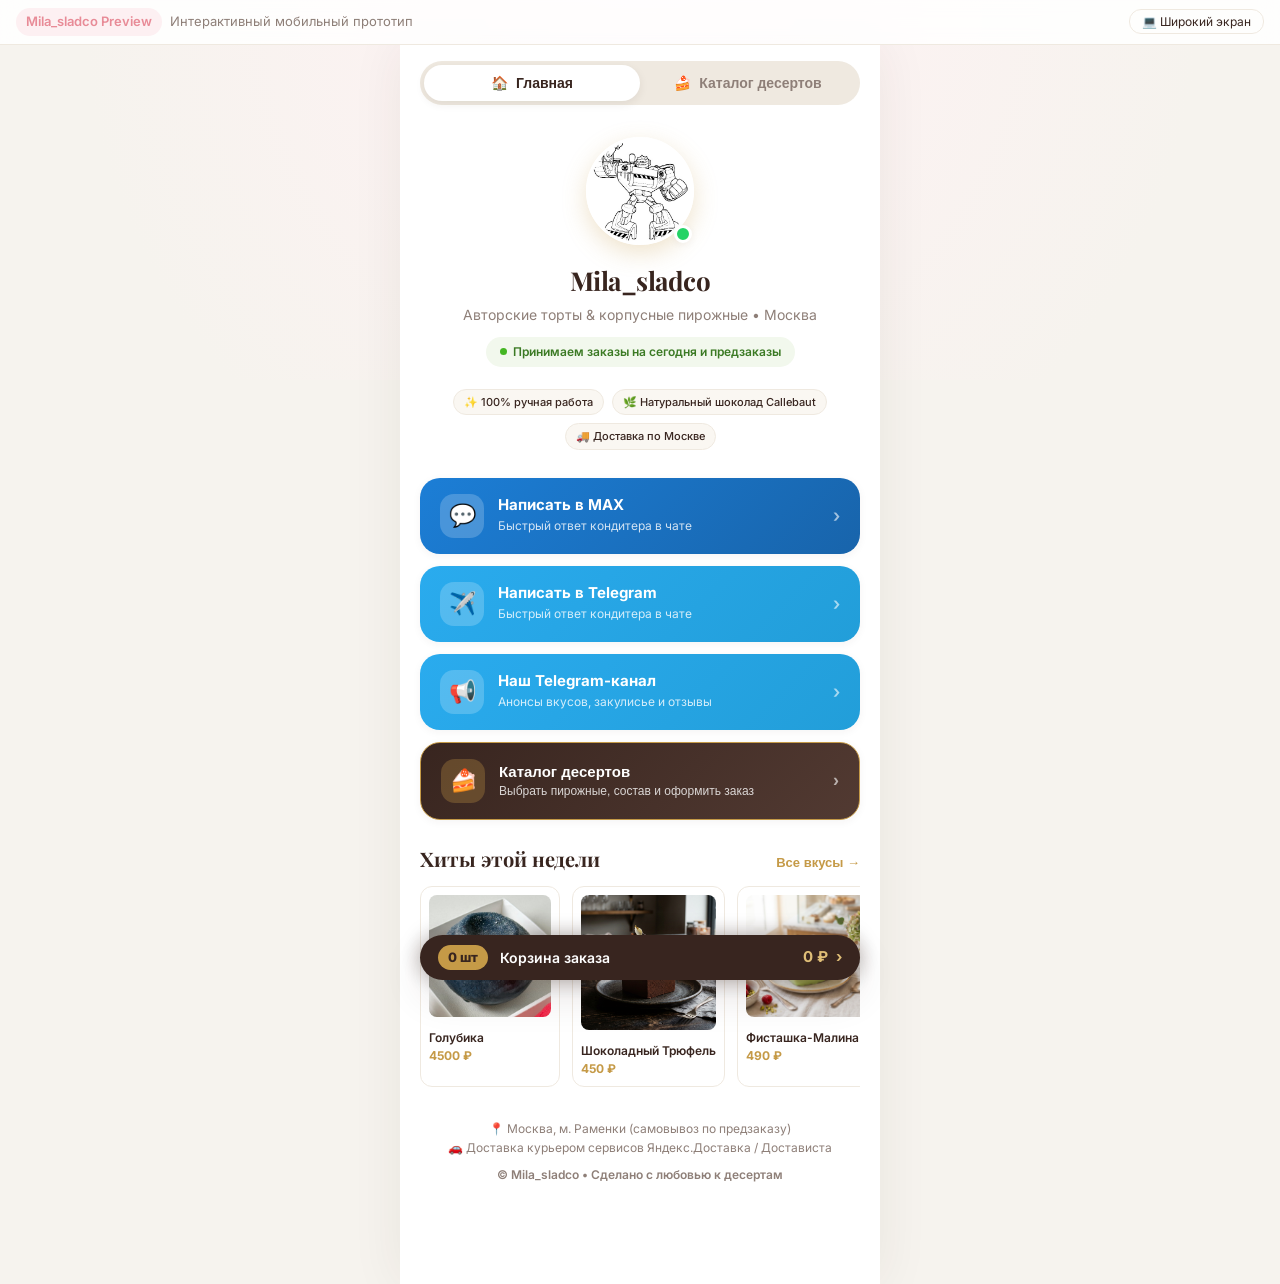
==== commit 94afc152: "fix(admin-cart): исправление плейсхолдера торта, индикация и кнопка публикации в GitHub, отступ штор" ====
--- a/index.html
+++ b/index.html
@@ -288,103 +288,138 @@
 
       <div class="sheet-scroll-body">
         <div class="cart-sheet-content">
-          <h3 class="cart-title">Ваш сладкий заказ</h3>
-
-          <!-- Пустая корзина -->
-          <div id="cart-empty-state" class="cart-empty-state">
-            <div class="cart-empty-icon">🍰</div>
-            <p style="font-weight: 600; font-size: 15px; margin-bottom: 4px;">Ваша корзина пока пуста</p>
-            <p style="font-size: 13px;">Выберите аппетитные корпусные пирожные или подарочный набор в витрине!</p>
-          </div>
-
-          <!-- Список добавленных десертов -->
-          <div id="cart-items-list" class="cart-items-list">
-            <!-- Генерируется из app.js -->
-          </div>
-
-          <!-- Форма оформления заказа -->
-          <div id="checkout-box" class="checkout-box">
-            <div class="checkout-box-title">
-              <span>📝</span> Детали для доставки
-            </div>
-
-            <div class="form-group">
-              <label class="form-label" for="order-name">Ваше имя *</label>
-              <input type="text" id="order-name" class="form-input" placeholder="Например: Анастасия" required />
-            </div>
-
-            <div class="form-group">
-              <label class="form-label" for="order-phone">Телефон или ник для связи *</label>
-              <input type="text" id="order-phone" class="form-input" placeholder="+7 (999) 000-00-00 или @username" required />
-            </div>
-
-            <!-- Выбор канала связи -->
-            <div class="form-group">
-              <label class="form-label">Куда отправить заказ кондитеру?</label>
-              <div class="messenger-selector">
-                <label class="messenger-option selected" data-type="max">
-                  <input type="radio" name="order-messenger" value="max" checked />
-                  <span>💬 В MAX</span>
-                </label>
-                <label class="messenger-option" data-type="telegram">
-                  <input type="radio" name="order-messenger" value="telegram" />
-                  <span>✈️ В Telegram</span>
-                </label>
-              </div>
-            </div>
-
-            <div class="form-row-2">
+          <!-- Основной поток оформления заказа -->
+          <div id="cart-main-flow">
+            <h3 class="cart-title">Ваш сладкий заказ</h3>
+
+            <!-- Пустая корзина -->
+            <div id="cart-empty-state" class="cart-empty-state">
+              <div class="cart-empty-icon">🍰</div>
+              <p style="font-weight: 600; font-size: 15px; margin-bottom: 4px;">Ваша корзина пока пуста</p>
+              <p style="font-size: 13px;">Выберите аппетитные корпусные пирожные или подарочный набор в витрине!</p>
+            </div>
+
+            <!-- Список добавленных десертов -->
+            <div id="cart-items-list" class="cart-items-list">
+              <!-- Генерируется из app.js -->
+            </div>
+
+            <!-- Форма оформления заказа -->
+            <div id="checkout-box" class="checkout-box">
+              <div class="checkout-box-title">
+                <span>📝</span> Детали для доставки
+              </div>
+
               <div class="form-group">
-                <label class="form-label" for="order-date">📅 Дата готовности</label>
-                <input type="date" id="order-date" class="form-input" />
-                <button type="button" id="btn-order-today" class="btn-today-pill" onclick="setOrderDateToday()">⚡ Срочно на сегодня</button>
-              </div>
+                <label class="form-label" for="order-name">Ваше имя *</label>
+                <input type="text" id="order-name" class="form-input" placeholder="Например: Анастасия" required />
+              </div>
+
               <div class="form-group">
-                <label class="form-label" for="order-time">⏰ Время доставки</label>
-                <select id="order-time" class="form-select" onchange="toggleCustomTime(this.value)">
-                  <option value="11:00 - 14:00">11:00 - 14:00</option>
-                  <option value="14:00 - 18:00" selected>14:00 - 18:00</option>
-                  <option value="18:00 - 21:00">18:00 - 21:00</option>
-                  <option value="custom">🎯 Точное время...</option>
+                <label class="form-label" for="order-phone">Телефон или ник для связи *</label>
+                <input type="text" id="order-phone" class="form-input" placeholder="+7 (999) 000-00-00 или @username" required />
+              </div>
+
+              <!-- Выбор канала связи -->
+              <div class="form-group">
+                <label class="form-label">Куда отправить заказ кондитеру?</label>
+                <div class="messenger-selector">
+                  <label class="messenger-option selected" data-type="max">
+                    <input type="radio" name="order-messenger" value="max" checked />
+                    <span>💬 В MAX</span>
+                  </label>
+                  <label class="messenger-option" data-type="telegram">
+                    <input type="radio" name="order-messenger" value="telegram" />
+                    <span>✈️ В Telegram</span>
+                  </label>
+                </div>
+              </div>
+
+              <div class="form-row-2">
+                <div class="form-group">
+                  <label class="form-label" for="order-date">📅 Дата готовности</label>
+                  <input type="date" id="order-date" class="form-input" />
+                  <button type="button" id="btn-order-today" class="btn-today-pill" onclick="setOrderDateToday()">⚡ Срочно на сегодня</button>
+                </div>
+                <div class="form-group">
+                  <label class="form-label" for="order-time">⏰ Время доставки</label>
+                  <select id="order-time" class="form-select" onchange="toggleCustomTime(this.value)">
+                    <option value="11:00 - 14:00">11:00 - 14:00</option>
+                    <option value="14:00 - 18:00" selected>14:00 - 18:00</option>
+                    <option value="18:00 - 21:00">18:00 - 21:00</option>
+                    <option value="custom">🎯 Точное время...</option>
+                  </select>
+                  <input type="time" id="order-custom-time" class="form-input" style="display: none; margin-top: 6px;" value="15:00" />
+                </div>
+              </div>
+
+              <div class="form-group">
+                <label class="form-label" for="order-delivery">Способ получения</label>
+                <select id="order-delivery" class="form-select" onchange="document.getElementById('address-group').style.display = this.value === 'delivery' ? 'block' : 'none'">
+                  <option value="delivery" selected>🚚 Доставка курьером (Москва и МО)</option>
+                  <option value="pickup">🚶 Самовывоз (м. Раменки)</option>
                 </select>
-                <input type="time" id="order-custom-time" class="form-input" style="display: none; margin-top: 6px;" value="15:00" />
-              </div>
-            </div>
-
-            <div class="form-group">
-              <label class="form-label" for="order-delivery">Способ получения</label>
-              <select id="order-delivery" class="form-select" onchange="document.getElementById('address-group').style.display = this.value === 'delivery' ? 'block' : 'none'">
-                <option value="delivery" selected>🚚 Доставка курьером (Москва и МО)</option>
-                <option value="pickup">🚶 Самовывоз (м. Раменки)</option>
-              </select>
-            </div>
-
-            <div id="address-group" class="form-group">
-              <label class="form-label" for="order-address">Адрес доставки</label>
-              <input type="text" id="order-address" class="form-input" placeholder="Улица, дом, квартира/офис" />
-            </div>
-
-            <div class="form-group">
-              <label class="form-label" for="order-comment">Пожелания / надпись на торте или открытке</label>
-              <textarea id="order-comment" class="form-textarea" rows="2" placeholder="Например: надпись «С Днём Рождения!», открытка с пожеланием или без сахара"></textarea>
-            </div>
-          </div>
-
-          <!-- Итоговая сумма -->
-          <div id="cart-summary" class="cart-summary">
-            <span style="font-weight: 600; color: var(--color-muted);">Сумма заказа:</span>
-            <span id="cart-total-price" class="cart-summary-total">0 ₽</span>
-          </div>
-
-          <!-- Кнопка отправки -->
-          <button id="btn-send-order" type="button" class="btn-send-order max-style" onclick="submitOrder()">
-            💬 Отправить заказ в MAX
-          </button>
-
-          <p class="order-hint">
-            ✨ Заказ сразу откроется в вашем диалоге с кондитером Людой со всеми деталями.
-          </p>
-
+              </div>
+
+              <div id="address-group" class="form-group">
+                <label class="form-label" for="order-address">Адрес доставки</label>
+                <input type="text" id="order-address" class="form-input" placeholder="Улица, дом, квартира/офис" />
+              </div>
+
+              <div class="form-group">
+                <label class="form-label" for="order-comment">Пожелания / надпись на торте или открытке</label>
+                <textarea id="order-comment" class="form-textarea" rows="2" placeholder="Например: надпись «С Днём Рождения!», открытка с пожеланием или без сахара"></textarea>
+              </div>
+            </div>
+
+            <!-- Итоговая сумма -->
+            <div id="cart-summary" class="cart-summary">
+              <span style="font-weight: 600; color: var(--color-muted);">Сумма заказа:</span>
+              <span id="cart-total-price" class="cart-summary-total">0 ₽</span>
+            </div>
+
+            <!-- Кнопка отправки -->
+            <button id="btn-send-order" type="button" class="btn-send-order max-style" onclick="submitOrder()">
+              💬 Отправить заказ в MAX
+            </button>
+
+            <p class="order-hint">
+              ✨ Заказ сразу откроется в вашем диалоге с кондитером Людой со всеми деталями.
+            </p>
+          </div>
+
+          <!-- Экран успеха / подтверждения отправки заказа -->
+          <div id="order-success-screen" style="display: none; text-align: center; padding: 20px 0 10px;">
+            <div style="font-size: 48px; margin-bottom: 10px;">💌</div>
+            <h3 style="font-family: var(--font-serif); font-size: 20px; font-weight: 700; color: var(--color-primary); margin-bottom: 8px;">
+              Заказ готов к отправке!
+            </h3>
+            <p id="order-success-msg" style="font-size: 13px; color: var(--color-muted); line-height: 1.5; margin-bottom: 18px;">
+              Мы сформировали чек и открыли диалог с шеф-кондитером Людой.<br />
+              Нажмите <b>«Отправить»</b> в открывшемся мессенджере.
+            </p>
+
+            <div style="display: flex; flex-direction: column; gap: 10px; margin-bottom: 16px;">
+              <button type="button" class="btn-send-order max-style" onclick="confirmOrderFinished()">
+                ✅ Заказ отправлен (Очистить корзину)
+              </button>
+              <div style="display: flex; gap: 8px;">
+                <button type="button" class="btn-admin-secondary" style="flex: 1; padding: 10px; font-size: 12px; font-weight: 600;" onclick="copyOrderTextAgain()">
+                  📋 Скопировать чек
+                </button>
+                <button type="button" class="btn-admin-secondary" style="flex: 1; padding: 10px; font-size: 12px; font-weight: 600;" onclick="retryOpenMessenger()">
+                  🔄 Открыть чат снова
+                </button>
+              </div>
+              <button type="button" class="btn-pin-reset-link" style="margin-top: 4px;" onclick="backToOrderEdit()">
+                ← Вернуться к редактированию заказа
+              </button>
+            </div>
+
+            <div style="font-size: 11px; color: var(--color-muted); line-height: 1.4; background: #FAF7F2; padding: 10px 12px; border-radius: 10px; border: 1px solid var(--color-border);">
+              💡 <b>Не открылся чат?</b> Нажмите «Скопировать чек» и отправьте его кондитеру вручную. Корзина не пропадет, пока вы не нажмете «Заказ отправлен».
+            </div>
+          </div>
         </div>
       </div>
     </div>
@@ -520,83 +555,96 @@
       <div class="sheet-drag-handle"></div>
       <button type="button" class="sheet-close-btn" onclick="AdminPanel.close()" aria-label="Закрыть">✕</button>
 
-      <div style="padding: 0 20px 28px;">
-        <div class="admin-header-box">
-          <div style="display: flex; align-items: center; gap: 8px;">
-            <h3 class="admin-sheet-title">👩‍🍳 Кабинет Люды</h3>
-            <button type="button" class="btn-help-badge" onclick="AdminPanel.openTour()" title="Открыть обучающий тур">
-              🎓 Обучение
+      <div class="sheet-scroll-body">
+        <div style="padding: 0 20px 28px;">
+          <div class="admin-header-box">
+            <div style="display: flex; align-items: center; gap: 8px;">
+              <h3 class="admin-sheet-title">👩‍🍳 Кабинет Люды</h3>
+              <button type="button" class="btn-help-badge" onclick="AdminPanel.openTour()" title="Открыть обучающий тур">
+                🎓 Обучение
+              </button>
+            </div>
+            <div style="display: flex; align-items: center; gap: 6px;">
+              <button type="button" id="btn-toggle-tooltips" class="btn-tooltip-toggle active" onclick="AdminPanel.toggleTooltips()" title="Включить/выключить подсказки на кнопках">
+                💡 Подсказки
+              </button>
+              <button type="button" class="btn-admin-action btn-admin-logout" onclick="AdminPanel.logout()" title="Выйти из режима">
+                🔒 Выйти
+              </button>
+            </div>
+          </div>
+
+          <!-- Панель статуса облачной синхронизации с GitHub -->
+          <div class="admin-sync-bar" id="admin-sync-bar">
+            <div class="admin-sync-status">
+              <span class="sync-dot" id="sync-status-dot"></span>
+              <span id="sync-status-text">🟢 Все изменения сохранены на GitHub</span>
+            </div>
+            <button type="button" id="btn-admin-publish" class="btn-admin-publish" onclick="AdminPanel.manualPublish()" title="Опубликовать изменения для клиентов">
+              🚀 Опубликовать
             </button>
           </div>
-          <div style="display: flex; align-items: center; gap: 6px;">
-            <button type="button" id="btn-toggle-tooltips" class="btn-tooltip-toggle active" onclick="AdminPanel.toggleTooltips()" title="Включить/выключить подсказки на кнопках">
-              💡 Подсказки
+
+          <!-- Карточка шеф-кондитера: аватарка и статус -->
+          <div class="admin-profile-card">
+            <div class="admin-profile-thumb-wrap">
+              <img id="admin-chef-avatar-preview" src="assets/images/chef-mila.jpg" alt="Шеф Люда" class="admin-chef-avatar" />
+              <button type="button" class="tooltip-bubble" onclick="AdminPanel.showBubble('avatar', this)" aria-label="Подсказка">?</button>
+            </div>
+            <div class="admin-profile-meta">
+              <div class="admin-profile-title">Фото кондитера в шапке сайта</div>
+              <div class="admin-profile-subtitle">Отображается на главной странице гостям</div>
+              <label class="btn-change-avatar">
+                📸 Сменить фото шефа
+                <input type="file" accept="image/*" style="display: none;" onchange="AdminPanel.handleChefAvatarUpload(this)" />
+              </label>
+            </div>
+          </div>
+
+          <div class="admin-top-actions">
+            <div style="display: inline-flex; align-items: center; gap: 4px;">
+              <button type="button" class="btn-admin-primary" onclick="AdminPanel.openAddNew()">
+                <span>✨</span> + Добавить десерт
+              </button>
+              <button type="button" class="tooltip-bubble" onclick="AdminPanel.showBubble('add', this)" aria-label="Подсказка">?</button>
+            </div>
+
+            <div style="display: inline-flex; align-items: center; gap: 4px;">
+              <button type="button" class="btn-admin-secondary" onclick="AdminPanel.exportBackup()" title="Сохранить резервную копию меню">
+                💾 Скачать меню
+              </button>
+              <button type="button" class="tooltip-bubble" onclick="AdminPanel.showBubble('backup', this)" aria-label="Подсказка">?</button>
+            </div>
+
+            <div style="display: inline-flex; align-items: center; gap: 4px;">
+              <button type="button" class="btn-admin-secondary" onclick="AdminPanel.openChangePinModal()" title="Изменить PIN-код">
+                🔑 Сменить PIN
+              </button>
+              <button type="button" class="tooltip-bubble" onclick="AdminPanel.showBubble('pin', this)" aria-label="Подсказка">?</button>
+            </div>
+
+            <div style="display: inline-flex; align-items: center; gap: 4px;">
+              <button type="button" class="btn-admin-secondary" onclick="AdminPanel.openContactsModal()" title="Настройки ссылок и телефона">
+                📱 Контакты & ссылки
+              </button>
+              <button type="button" class="tooltip-bubble" onclick="AdminPanel.showBubble('contacts', this)" aria-label="Подсказка">?</button>
+            </div>
+
+            <button type="button" class="btn-admin-secondary" onclick="AdminPanel.resetDefaults()" style="color: #C92A2A;" title="Сбросить к исходным">
+              🔄 Сброс
             </button>
-            <button type="button" class="btn-admin-action btn-admin-logout" onclick="AdminPanel.logout()" title="Выйти из режима">
-              🔒 Выйти
-            </button>
-          </div>
-        </div>
-
-        <!-- Карточка шеф-кондитера: аватарка и статус -->
-        <div class="admin-profile-card">
-          <div class="admin-profile-thumb-wrap">
-            <img id="admin-chef-avatar-preview" src="assets/images/chef-mila.jpg" alt="Шеф Люда" class="admin-chef-avatar" />
-            <button type="button" class="tooltip-bubble" onclick="AdminPanel.showBubble('avatar', this)" aria-label="Подсказка">?</button>
-          </div>
-          <div class="admin-profile-meta">
-            <div class="admin-profile-title">Фото кондитера в шапке сайта</div>
-            <div class="admin-profile-subtitle">Отображается на главной странице гостям</div>
-            <label class="btn-change-avatar">
-              📸 Сменить фото шефа
-              <input type="file" accept="image/*" style="display: none;" onchange="AdminPanel.handleChefAvatarUpload(this)" />
-            </label>
-          </div>
-        </div>
-
-        <div class="admin-top-actions">
-          <div style="display: inline-flex; align-items: center; gap: 4px;">
-            <button type="button" class="btn-admin-primary" onclick="AdminPanel.openAddNew()">
-              <span>✨</span> + Добавить десерт
-            </button>
-            <button type="button" class="tooltip-bubble" onclick="AdminPanel.showBubble('add', this)" aria-label="Подсказка">?</button>
-          </div>
-
-          <div style="display: inline-flex; align-items: center; gap: 4px;">
-            <button type="button" class="btn-admin-secondary" onclick="AdminPanel.exportBackup()" title="Сохранить резервную копию меню">
-              💾 Скачать меню
-            </button>
-            <button type="button" class="tooltip-bubble" onclick="AdminPanel.showBubble('backup', this)" aria-label="Подсказка">?</button>
-          </div>
-
-          <div style="display: inline-flex; align-items: center; gap: 4px;">
-            <button type="button" class="btn-admin-secondary" onclick="AdminPanel.openChangePinModal()" title="Изменить PIN-код">
-              🔑 Сменить PIN
-            </button>
-            <button type="button" class="tooltip-bubble" onclick="AdminPanel.showBubble('pin', this)" aria-label="Подсказка">?</button>
-          </div>
-
-          <div style="display: inline-flex; align-items: center; gap: 4px;">
-            <button type="button" class="btn-admin-secondary" onclick="AdminPanel.openContactsModal()" title="Настройки ссылок и телефона">
-              📱 Контакты & ссылки
-            </button>
-            <button type="button" class="tooltip-bubble" onclick="AdminPanel.showBubble('contacts', this)" aria-label="Подсказка">?</button>
-          </div>
-
-          <button type="button" class="btn-admin-secondary" onclick="AdminPanel.resetDefaults()" style="color: #C92A2A;" title="Сбросить к исходным">
-            🔄 Сброс
-          </button>
-        </div>
-
-        <p style="font-size: 12px; color: var(--color-muted); margin-bottom: 12px;">
-          💡 Ниже вы можете прямо с телефона менять цены, скрывать десерты («Закончился») и добавлять свои фото.
-        </p>
-
-        <!-- Список товаров для управления -->
-        <div id="admin-products-list" class="admin-list">
-          <!-- Генерируется из admin.js -->
-        </div>
-
+          </div>
+
+          <p style="font-size: 12px; color: var(--color-muted); margin-bottom: 12px;">
+            💡 Ниже вы можете прямо с телефона менять цены, скрывать десерты («Закончился») и добавлять свои фото.
+          </p>
+
+          <!-- Список товаров для управления -->
+          <div id="admin-products-list" class="admin-list">
+            <!-- Генерируется из admin.js -->
+          </div>
+
+        </div>
       </div>
     </div>
   </div>
@@ -754,7 +802,7 @@
       <button type="button" class="sheet-close-btn" onclick="AdminPanel.closeContactsModal()" aria-label="Закрыть">✕</button>
 
       <div class="sheet-scroll-body">
-        <div style="padding: 0 20px 32px;">
+        <div style="padding: 0 20px max(90px, calc(env(safe-area-inset-bottom, 0px) + 70px));">
           <h3 class="admin-sheet-title" style="margin-bottom: 8px;">📱 Контакты и кнопки на главной</h3>
           <p style="font-size: 12px; color: var(--color-muted); margin-bottom: 16px;">
             Включайте или отключайте кнопки на визитке и указывайте ссылки для связи с клиентами.
@@ -939,7 +987,7 @@
 
         <div class="form-group">
           <label class="form-label" for="form-edit-title">Название десерта *</label>
-          <input type="text" id="form-edit-title" class="form-input" placeholder="Например: Малиновый тарт" required />
+          <input type="text" id="form-edit-title" class="form-input" placeholder="Например: Малиновый торт" required />
         </div>
 
         <div class="form-row-2">
--- a/css/style.css
+++ b/css/style.css
@@ -848,6 +848,79 @@
   -webkit-overflow-scrolling: touch;
   overscroll-behavior: contain;
   touch-action: pan-y;
+  padding-bottom: max(64px, calc(env(safe-area-inset-bottom, 0px) + 48px));
+  box-sizing: border-box;
+}
+
+/* Статус-бар облачной синхронизации в кабинете кондитера */
+.admin-sync-bar {
+  display: flex;
+  align-items: center;
+  justify-content: space-between;
+  gap: 10px;
+  background: #FAF7F2;
+  border: 1px solid var(--color-border);
+  border-radius: var(--radius-md);
+  padding: 10px 14px;
+  margin-bottom: 14px;
+}
+
+.admin-sync-status {
+  display: flex;
+  align-items: center;
+  gap: 8px;
+  font-size: 12px;
+  font-weight: 600;
+  color: var(--color-primary);
+}
+
+.sync-dot {
+  width: 8px;
+  height: 8px;
+  border-radius: 50%;
+  background: #40C057;
+  flex-shrink: 0;
+  box-shadow: 0 0 6px rgba(64, 192, 87, 0.6);
+  transition: all var(--transition-fast);
+}
+
+.sync-dot.syncing {
+  background: #FAB005;
+  box-shadow: 0 0 6px rgba(250, 176, 5, 0.6);
+}
+
+.sync-dot.pending {
+  background: #FD7E14;
+  box-shadow: 0 0 6px rgba(253, 126, 20, 0.6);
+}
+
+.btn-admin-publish {
+  background: linear-gradient(135deg, #C59A47 0%, #A47D2E 100%);
+  color: #FFFFFF;
+  border: none;
+  border-radius: var(--radius-full);
+  padding: 6px 14px;
+  font-size: 12px;
+  font-weight: 700;
+  cursor: pointer;
+  box-shadow: 0 2px 8px rgba(197, 154, 71, 0.35);
+  transition: all var(--transition-fast);
+  white-space: nowrap;
+}
+
+.btn-admin-publish:hover {
+  transform: translateY(-1px);
+  box-shadow: 0 4px 12px rgba(197, 154, 71, 0.45);
+}
+
+.btn-admin-publish:active {
+  transform: translateY(0);
+}
+
+.btn-admin-publish:disabled {
+  opacity: 0.6;
+  cursor: not-allowed;
+  transform: none;
 }
 
 .btn-today-pill {
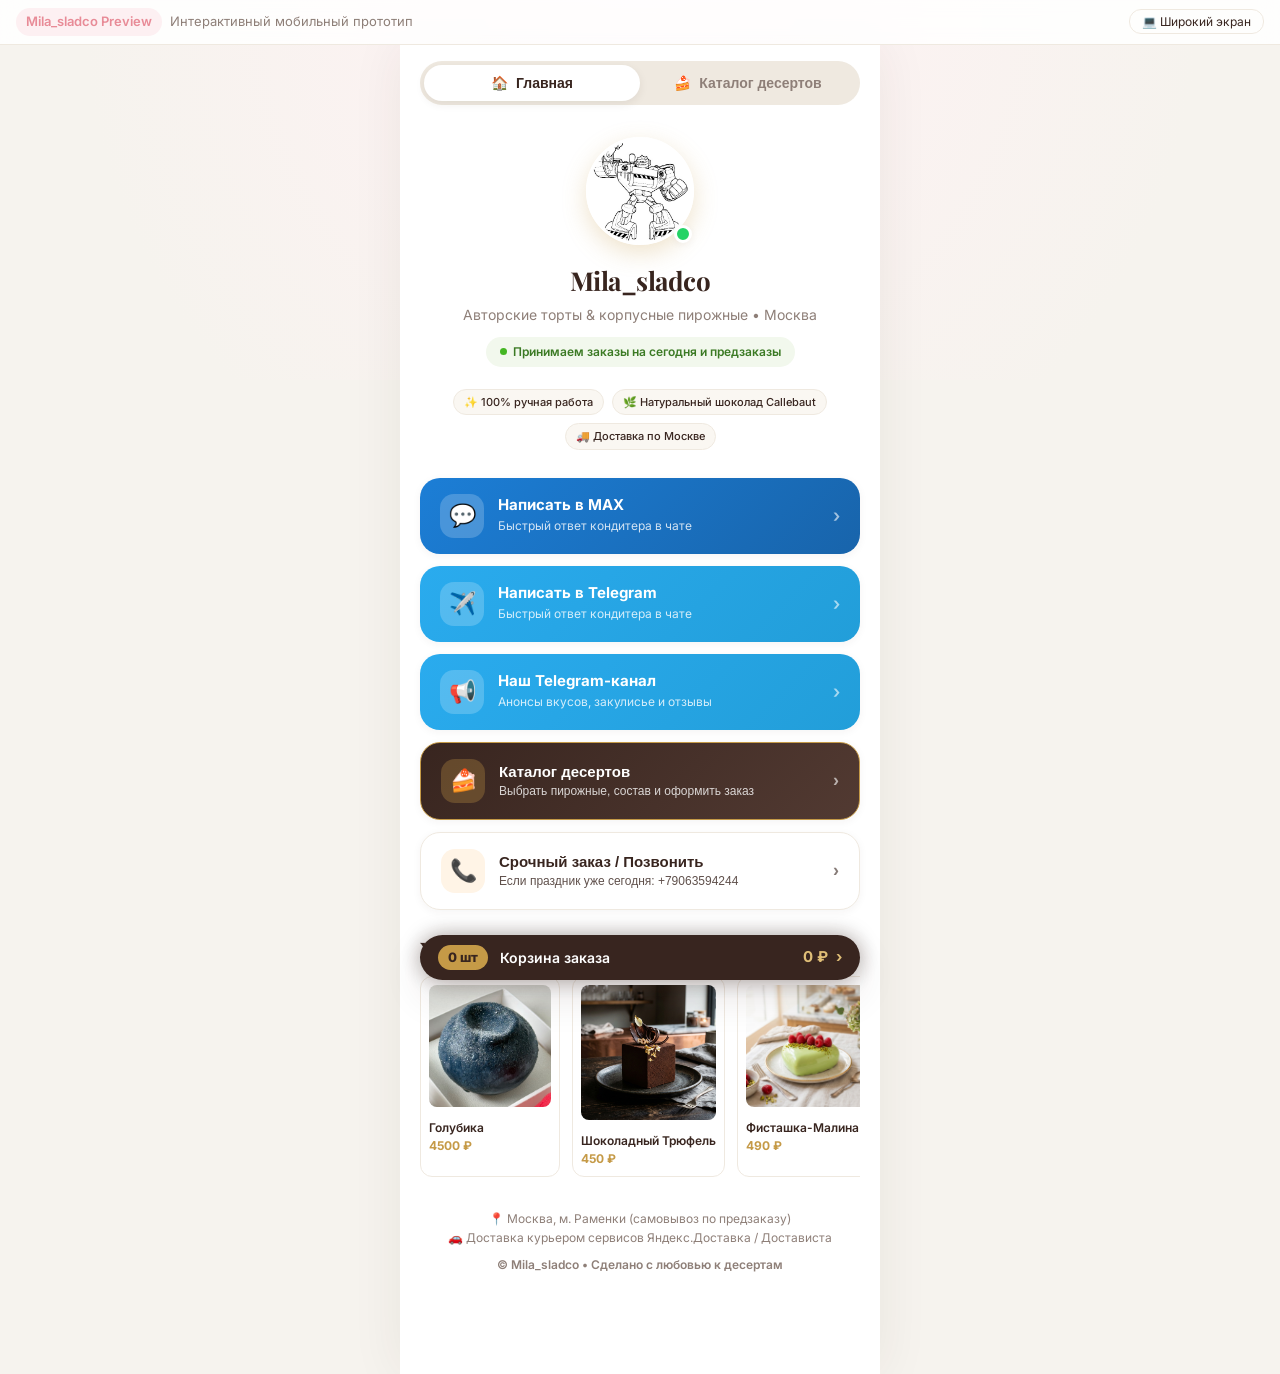
==== commit d0e4d350: "fix(order-guide): чистый формат чека без raw markdown, поддержка https://max.ru/u/... и 5-шаговый ак" ====
--- a/index.html
+++ b/index.html
@@ -578,7 +578,7 @@
           <div class="admin-sync-bar" id="admin-sync-bar">
             <div class="admin-sync-status">
               <span class="sync-dot" id="sync-status-dot"></span>
-              <span id="sync-status-text">🟢 Все изменения сохранены на GitHub</span>
+              <span id="sync-status-text">🟢 Все изменения опубликованы на GitHub</span>
             </div>
             <button type="button" id="btn-admin-publish" class="btn-admin-publish" onclick="AdminPanel.manualPublish()" title="Опубликовать изменения для клиентов">
               🚀 Опубликовать
@@ -658,60 +658,78 @@
 
       <!-- Слайды тура -->
       <div id="tour-slider">
-        <!-- Слайд 1: Добро пожаловать -->
+        <!-- Слайд 1: Секретный вход и безопасность -->
         <div class="tour-slide active" data-step="1">
           <div class="tour-slide-icon">👩‍🍳</div>
-          <h3 class="tour-slide-title">Добро пожаловать, Люда!</h3>
+          <h3 class="tour-slide-title">Добро пожаловать в Кабинет шефа!</h3>
           <p class="tour-slide-desc">
-            Это ваш личный кабинет шеф-кондитера. Он скрыт от гостей сайта и позволяет управлять витриной в 1 клик.
+            Личный кабинет скрыт от клиентов и защищён секретным входом, как на iPhone.
           </p>
           <div class="tour-slide-steps">
-            <div>📱 <b>Все со смартфона:</b> меняйте витрину прямо с телефона на кухне — компьютер не нужен!</div>
-            <div>⚡ <b>Мгновенное обновление:</b> десерты, цены и фото обновляются на сайте сразу же.</div>
-            <div>💬 <b>Заказы прямо в чат:</b> клиенты собирают корзину, а вам в MAX и Telegram приходит подробный чек.</div>
-            <div>💡 <b>Подсказки на кнопках:</b> нажимайте значок «?», чтобы узнать назначение любой кнопки.</div>
-          </div>
-        </div>
-
-        <!-- Слайд 2: Фото и Аватарка -->
+            <div>👆 <b>3 быстрых тапа:</b> коснитесь 3 раза подряд своей фотографии в шапке сайта, чтобы открыть вход.</div>
+            <div>🔐 <b>Ваш секретный PIN:</b> введите 4 цифры (по умолчанию <b>1819</b>). Чужие войти не смогут!</div>
+            <div>🛡️ <b>Защита от подбора:</b> после 3 неверных попыток сайт блокирует вход на 5 минут.</div>
+            <div>🔑 <b>Смена PIN:</b> в любой момент можно задать свой новый код или восстановить его через 7 вопросов.</div>
+          </div>
+        </div>
+
+        <!-- Слайд 2: Управление десертами и витриной -->
         <div class="tour-slide" data-step="2">
-          <div class="tour-slide-icon">📸</div>
-          <h3 class="tour-slide-title">Ваши фото и аватарка</h3>
+          <div class="tour-slide-icon">🍰</div>
+          <h3 class="tour-slide-title">Цены, наличие и фото десертов</h3>
           <p class="tour-slide-desc">
-            Обновляйте фото десертов и свое фото кондитера прямо из галереи телефона.
+            Управляйте витриной прямо со смартфона на кухне без компьютера!
           </p>
           <div class="tour-slide-steps">
-            <div>✨ <b>Фото шефа:</b> нажмите кнопку «Сменить фото шефа» вверху панели.</div>
-            <div>🍰 <b>Фото десертов:</b> при добавлении или редактировании десерта выберите любое фото из медиатеки смартфона.</div>
-            <div>📐 <b>Кадрирование:</b> сайт сам аккуратно подгонит картинку под стиль витрины.</div>
-          </div>
-        </div>
-
-        <!-- Слайд 3: Управление ценами и наличием -->
+            <div>💰 <b>Быстрая цена:</b> нажмите на число цены ₽ прямо на карточке и введите новую стоимость.</div>
+            <div>🚦 <b>Тумблер «В наличии»:</b> если десерты закончились, нажмите кнопку — она станет «❌ Закончился». Десерт останется на витрине, но заказать его будет нельзя.</div>
+            <div>✏️ <b>Кнопка «Изменить»:</b> меняйте название, вес, категорию, бейджик («Хит», «Новинка») и загружайте фото из галереи телефона.</div>
+            <div>✨ <b>«+ Добавить десерт»:</b> создавайте новые авторские торты в 1 клик. Кнопка «🗑» удаляет десерт.</div>
+          </div>
+        </div>
+
+        <!-- Слайд 3: Публикация изменений на сайт -->
         <div class="tour-slide" data-step="3">
-          <div class="tour-slide-icon">💰</div>
-          <h3 class="tour-slide-title">Цены и наличие в 1 клик</h3>
+          <div class="tour-slide-icon">🚀</div>
+          <h3 class="tour-slide-title">Пакетная публикация («🚀 Опубликовать»)</h3>
           <p class="tour-slide-desc">
-            Больше никаких сложных настроек — всё меняется мгновенно!
+            Вносите все правки спокойно разом — витрина в сети не дергается после каждого нажатия.
           </p>
           <div class="tour-slide-steps">
-            <div>✏️ <b>Изменить цену:</b> нажмите на цифру цены прямо на карточке и введите новую стоимость.</div>
-            <div>❌ <b>«Закончился»:</b> нажмите зеленую кнопку «В наличии», она станет красной «Закончился», и клиенты не смогут заказать эту позицию.</div>
-            <div>✅ <b>Снова на витрине:</b> когда испекли новую партию — один тап вернет десерт в продажу!</div>
-          </div>
-        </div>
-
-        <!-- Слайд 4: Заказы в мессенджеры -->
+            <div>⚠️ <b>Индикатор изменений:</b> как только вы что-то изменили, вверху загорится плашка «Есть несохранённые изменения».</div>
+            <div>🚀 <b>Кнопка «Опубликовать»:</b> закончили редактировать? Нажмите её один раз, и все изменения разом появятся на сайте у клиентов!</div>
+            <div>🟢 <b>Статус сохранности:</b> плашка станет зелёной и покажет точное время публикации.</div>
+            <div>🛡️ <b>Защита при выходе:</b> если вы забыли нажать «Опубликовать» и выходите, сайт предупредит вас, чтобы правки не пропали.</div>
+          </div>
+        </div>
+
+        <!-- Слайд 4: Настройка контактов и мессенджеров -->
         <div class="tour-slide" data-step="4">
-          <div class="tour-slide-icon">💬</div>
-          <h3 class="tour-slide-title">Заказы сразу в MAX и Telegram</h3>
+          <div class="tour-slide-icon">📱</div>
+          <h3 class="tour-slide-title">Контакты & ссылки на мессенджеры</h3>
           <p class="tour-slide-desc">
-            Покупатели оформляют заказ в красивой корзине сайта, а вам приходит готовый чек!
+            Настройте, куда клиенты отправляют заказы и где читают ваши новости.
           </p>
           <div class="tour-slide-steps">
-            <div>📋 <b>Полный состав:</b> в сообщении будут перечислены все выбранные десерты, количество и сумма.</div>
-            <div>🚚 <b>Детали доставки:</b> адрес, дата, желаемое время и надпись на торте или открытке.</div>
-            <div>💬 <b>Прямой диалог:</b> вам останется только подтвердить заказ клиенту ответным сообщением!</div>
+            <div>✈️ <b>Telegram:</b> укажите ваш никнейм (например, <b>stan_lyu</b>) для приёма заказов в личный диалог.</div>
+            <div>💬 <b>MAX Messenger:</b> вставьте вашу ссылку-приглашение из приложения MAX (<i>Настройки ➔ Пригласить друзей ➔ Скопировать ссылку</i>).</div>
+            <div>📢 <b>Каналы кондитерской:</b> подключите ссылки на ваши каналы анонсов в Telegram и MAX.</div>
+            <div>🔒 <b>Защита от спама:</b> телефон можно скрыть от ботов на сайте, оставив связь только через чаты.</div>
+          </div>
+        </div>
+
+        <!-- Слайд 5: Приём заказов и корзина -->
+        <div class="tour-slide" data-step="5">
+          <div class="tour-slide-icon">💌</div>
+          <h3 class="tour-slide-title">Готовые чеки и защита корзины</h3>
+          <p class="tour-slide-desc">
+            Клиенты оформляют заказ на сайте, а вам приходит подробный и понятный чек!
+          </p>
+          <div class="tour-slide-steps">
+            <div>📋 <b>Чистый чек без мусора:</b> понятный список выбранных десертов, сумма, адрес, дата, время и надпись на открытке.</div>
+            <div>🛒 <b>Защита от сброса:</b> корзина клиента не очистится, пока он не подтвердит отправку заказа в чате.</div>
+            <div>📋 <b>Копия чека:</b> если мессенджер не открылся, клиент может скопировать чек в один клик и отправить вручную.</div>
+            <div>💾 <b>Резервная копия:</b> кнопка «Резервная копия» в кабинете скачивает всю базу меню в файл на телефон.</div>
           </div>
         </div>
       </div>
@@ -723,6 +741,7 @@
           <span class="tour-dot" onclick="AdminPanel.goToTourSlide(2)"></span>
           <span class="tour-dot" onclick="AdminPanel.goToTourSlide(3)"></span>
           <span class="tour-dot" onclick="AdminPanel.goToTourSlide(4)"></span>
+          <span class="tour-dot" onclick="AdminPanel.goToTourSlide(5)"></span>
         </div>
         <div class="tour-nav-btns">
           <button type="button" id="tour-btn-prev" class="btn-tour-nav btn-tour-prev" onclick="AdminPanel.prevTourSlide()" style="display: none;">
@@ -820,9 +839,9 @@
                 <input type="checkbox" id="setting-show-tg-direct" style="width: 18px; height: 18px;" />
                 <span>✈️ Кнопка «Написать в Telegram»</span>
               </label>
-              <input type="text" id="setting-tg-user" class="form-input" placeholder="Логин в Telegram, например: mila_sladco" />
+              <input type="text" id="setting-tg-user" class="form-input" placeholder="Ник в Telegram, например: stan_lyu" />
               <div style="font-size: 11px; color: var(--color-muted); margin-top: 4px; line-height: 1.4;">
-                💡 Ваш @username в Telegram, куда клиент напишет в один клик.
+                💡 Ваш @username в Telegram (без знака @), куда клиент напишет в один клик.
               </div>
             </div>
 
@@ -832,9 +851,9 @@
                 <input type="checkbox" id="setting-show-max-direct" style="width: 18px; height: 18px;" />
                 <span>💬 Кнопка «Написать в MAX»</span>
               </label>
-              <input type="text" id="setting-max-user" class="form-input" placeholder="Логин или телефон в MAX, например: mila_sladco" />
+              <input type="text" id="setting-max-user" class="form-input" placeholder="Ссылка из MAX: https://max.ru/u/..." />
               <div style="font-size: 11px; color: var(--color-muted); margin-top: 4px; line-height: 1.4;">
-                💡 Логин профиля или привязанный номер в MAX Messenger.
+                💡 Скопируйте ссылку в приложении MAX (Настройки → Пригласить друзей) и вставьте сюда.
               </div>
             </div>
           </div>
--- a/css/style.css
+++ b/css/style.css
@@ -863,6 +863,13 @@
   border-radius: var(--radius-md);
   padding: 10px 14px;
   margin-bottom: 14px;
+  transition: all var(--transition-fast);
+}
+
+.admin-sync-bar.has-pending {
+  background: #FFF9ED;
+  border-color: #F59E0B;
+  box-shadow: 0 2px 10px rgba(245, 158, 11, 0.15);
 }
 
 .admin-sync-status {
@@ -921,6 +928,18 @@
   opacity: 0.6;
   cursor: not-allowed;
   transform: none;
+}
+
+.btn-admin-publish.pending-highlight {
+  background: linear-gradient(135deg, #E67E22 0%, #D35400 100%);
+  box-shadow: 0 2px 10px rgba(230, 126, 34, 0.45);
+  animation: pulse-publish-btn 2s infinite ease-in-out;
+}
+
+@keyframes pulse-publish-btn {
+  0% { transform: scale(1); box-shadow: 0 2px 10px rgba(230, 126, 34, 0.45); }
+  50% { transform: scale(1.03); box-shadow: 0 4px 16px rgba(230, 126, 34, 0.65); }
+  100% { transform: scale(1); box-shadow: 0 2px 10px rgba(230, 126, 34, 0.45); }
 }
 
 .btn-today-pill {
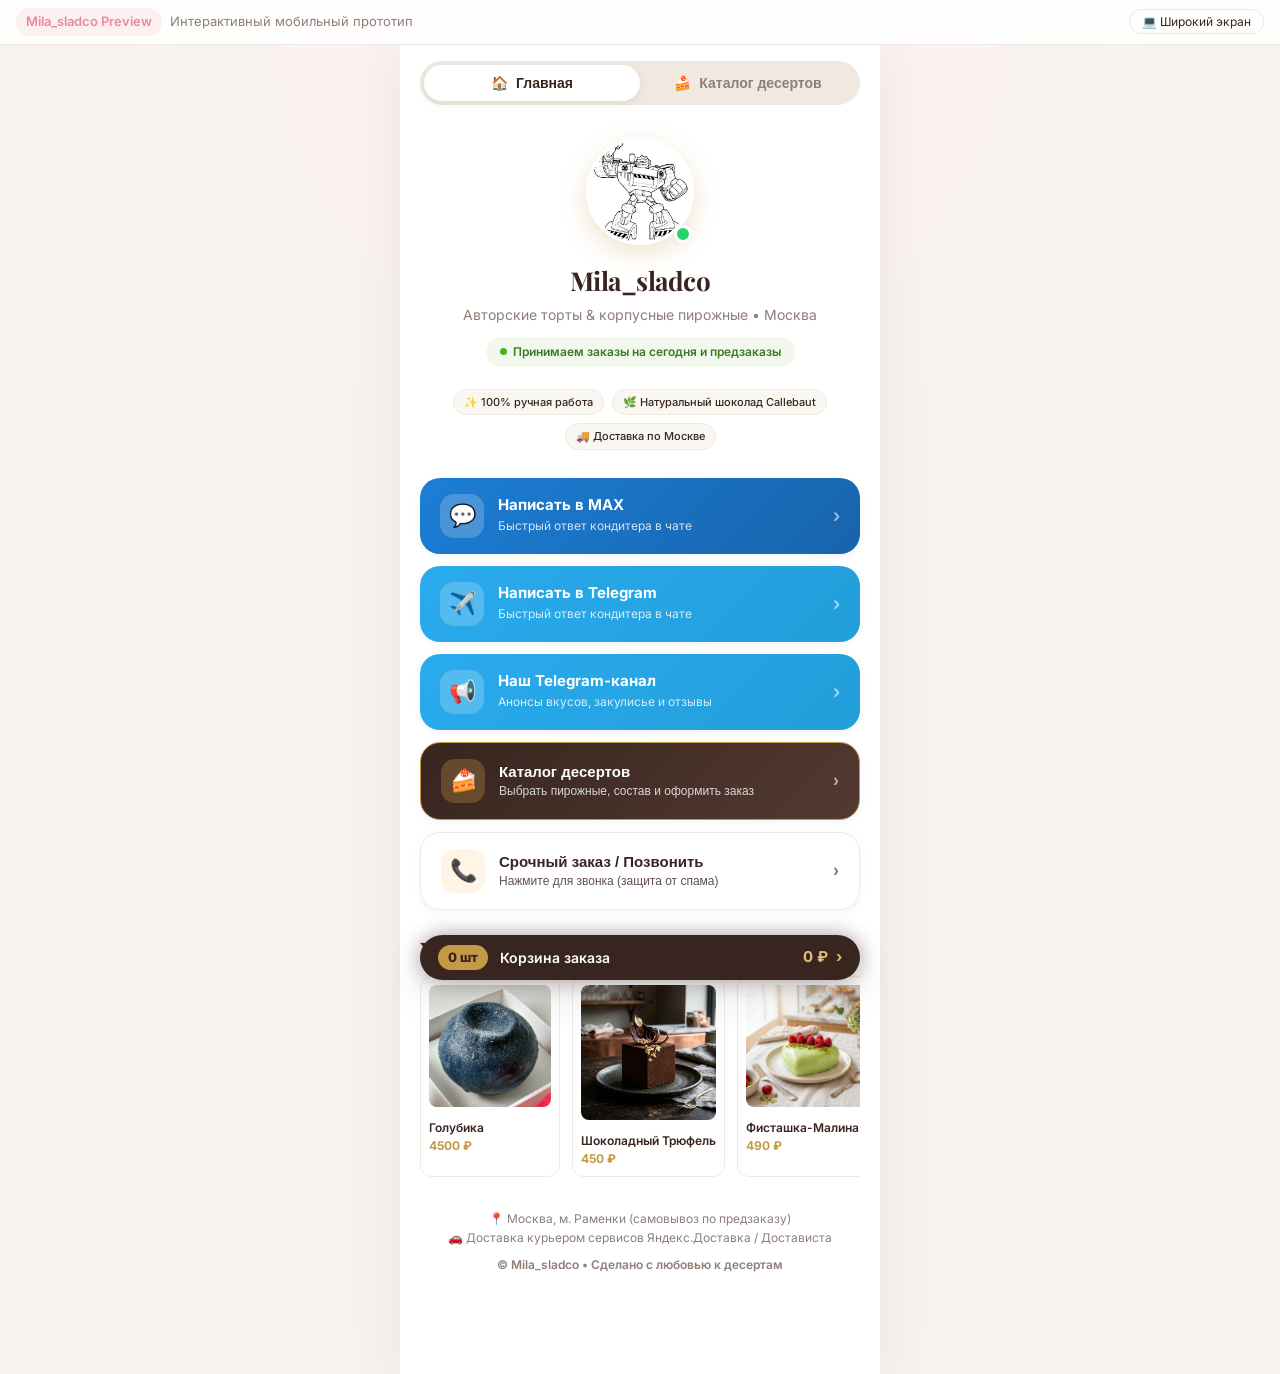
==== commit 779e1d20: "fix: Защита номера телефона от утечки на главной, сброс кэша капчи и надежное копирование чека для M" ====
--- a/index.html
+++ b/index.html
@@ -355,15 +355,21 @@
 
               <div class="form-group">
                 <label class="form-label" for="order-delivery">Способ получения</label>
-                <select id="order-delivery" class="form-select" onchange="document.getElementById('address-group').style.display = this.value === 'delivery' ? 'block' : 'none'">
+                <select id="order-delivery" class="form-select" onchange="toggleDeliveryType(this.value)">
                   <option value="delivery" selected>🚚 Доставка курьером (Москва и МО)</option>
-                  <option value="pickup">🚶 Самовывоз (м. Раменки)</option>
+                  <option value="pickup" id="order-delivery-pickup-opt">🚶 Самовывоз (м. Раменки)</option>
                 </select>
               </div>
 
               <div id="address-group" class="form-group">
                 <label class="form-label" for="order-address">Адрес доставки</label>
                 <input type="text" id="order-address" class="form-input" placeholder="Улица, дом, квартира/офис" />
+              </div>
+
+              <div id="pickup-group" class="form-group" style="display: none;">
+                <div style="font-size: 12px; color: var(--color-primary); background: #FAF7F2; padding: 10px 12px; border-radius: 10px; border: 1px solid var(--color-border); line-height: 1.4;">
+                  📍 <b>Адрес для самовывоза:</b> <span id="cart-pickup-address-hint">Москва, м. Раменки</span>
+                </div>
               </div>
 
               <div class="form-group">
@@ -390,25 +396,24 @@
 
           <!-- Экран успеха / подтверждения отправки заказа -->
           <div id="order-success-screen" style="display: none; text-align: center; padding: 20px 0 10px;">
-            <div style="font-size: 48px; margin-bottom: 10px;">💌</div>
-            <h3 style="font-family: var(--font-serif); font-size: 20px; font-weight: 700; color: var(--color-primary); margin-bottom: 8px;">
-              Заказ готов к отправке!
+            <div id="order-success-icon" style="font-size: 48px; margin-bottom: 10px;">📋</div>
+            <h3 id="order-success-title" style="font-family: var(--font-serif); font-size: 20px; font-weight: 700; color: var(--color-primary); margin-bottom: 8px;">
+              Чек скопирован в буфер обмена!
             </h3>
             <p id="order-success-msg" style="font-size: 13px; color: var(--color-muted); line-height: 1.5; margin-bottom: 18px;">
-              Мы сформировали чек и открыли диалог с шеф-кондитером Людой.<br />
-              Нажмите <b>«Отправить»</b> в открывшемся мессенджере.
+              Мы сформировали заказ и скопировали чек в буфер обмена вашего устройства.
             </p>
 
             <div style="display: flex; flex-direction: column; gap: 10px; margin-bottom: 16px;">
-              <button type="button" class="btn-send-order max-style" onclick="confirmOrderFinished()">
-                ✅ Заказ отправлен (Очистить корзину)
+              <button type="button" id="btn-proceed-messenger" class="btn-send-order max-style" onclick="proceedToMessenger()">
+                💬 Перейти в диалог MAX и вставить чек
               </button>
               <div style="display: flex; gap: 8px;">
                 <button type="button" class="btn-admin-secondary" style="flex: 1; padding: 10px; font-size: 12px; font-weight: 600;" onclick="copyOrderTextAgain()">
-                  📋 Скопировать чек
+                  📋 Скопировать чек ещё раз
                 </button>
-                <button type="button" class="btn-admin-secondary" style="flex: 1; padding: 10px; font-size: 12px; font-weight: 600;" onclick="retryOpenMessenger()">
-                  🔄 Открыть чат снова
+                <button type="button" id="btn-order-finished" class="btn-admin-secondary" style="flex: 1; padding: 10px; font-size: 12px; font-weight: 600;" onclick="confirmOrderFinished()">
+                  ✅ Заказ отправлен (Очистить)
                 </button>
               </div>
               <button type="button" class="btn-pin-reset-link" style="margin-top: 4px;" onclick="backToOrderEdit()">
@@ -416,8 +421,11 @@
               </button>
             </div>
 
-            <div style="font-size: 11px; color: var(--color-muted); line-height: 1.4; background: #FAF7F2; padding: 10px 12px; border-radius: 10px; border: 1px solid var(--color-border);">
-              💡 <b>Не открылся чат?</b> Нажмите «Скопировать чек» и отправьте его кондитеру вручную. Корзина не пропадет, пока вы не нажмете «Заказ отправлен».
+            <div id="order-success-help" style="font-size: 11.5px; color: #6D4C41; line-height: 1.5; background: #FFF8E6; padding: 10px 12px; border-radius: 10px; border: 1px solid #FFE29A; text-align: left;">
+              <b>💡 Как отправить чек в MAX:</b><br />
+              1. Нажмите кнопку выше <b>«Перейти в диалог MAX»</b>.<br />
+              2. В открывшемся чате нажмите и удерживайте строку ввода сообщения.<br />
+              3. Выберите <b>«Вставить»</b> и нажмите стрелочку <b>«Отправить»</b>.
             </div>
           </div>
         </div>
@@ -574,11 +582,11 @@
             </div>
           </div>
 
-          <!-- Панель статуса облачной синхронизации с GitHub -->
+          <!-- Панель статуса синхронизации данных -->
           <div class="admin-sync-bar" id="admin-sync-bar">
             <div class="admin-sync-status">
               <span class="sync-dot" id="sync-status-dot"></span>
-              <span id="sync-status-text">🟢 Все изменения опубликованы на GitHub</span>
+              <span id="sync-status-text">🟢 Все изменения опубликованы на сайте</span>
             </div>
             <button type="button" id="btn-admin-publish" class="btn-admin-publish" onclick="AdminPanel.manualPublish()" title="Опубликовать изменения для клиентов">
               🚀 Опубликовать
@@ -711,8 +719,9 @@
             Настройте, куда клиенты отправляют заказы и где читают ваши новости.
           </p>
           <div class="tour-slide-steps">
-            <div>✈️ <b>Telegram:</b> укажите ваш никнейм (например, <b>stan_lyu</b>) для приёма заказов в личный диалог.</div>
+            <div>✈️ <b>Telegram:</b> укажите ваш никнейм (например, <b>mila_sladco</b>) для приёма заказов в личный диалог.</div>
             <div>💬 <b>MAX Messenger:</b> вставьте вашу ссылку-приглашение из приложения MAX (<i>Настройки ➔ Пригласить друзей ➔ Скопировать ссылку</i>).</div>
+            <div>📍 <b>Адрес самовывоза:</b> укажите, откуда клиентам забирать заказы (он отобразится в корзине и чеке).</div>
             <div>📢 <b>Каналы кондитерской:</b> подключите ссылки на ваши каналы анонсов в Telegram и MAX.</div>
             <div>🔒 <b>Защита от спама:</b> телефон можно скрыть от ботов на сайте, оставив связь только через чаты.</div>
           </div>
@@ -839,7 +848,7 @@
                 <input type="checkbox" id="setting-show-tg-direct" style="width: 18px; height: 18px;" />
                 <span>✈️ Кнопка «Написать в Telegram»</span>
               </label>
-              <input type="text" id="setting-tg-user" class="form-input" placeholder="Ник в Telegram, например: stan_lyu" />
+              <input type="text" id="setting-tg-user" class="form-input" placeholder="Ник в Telegram, например: mila_sladco" />
               <div style="font-size: 11px; color: var(--color-muted); margin-top: 4px; line-height: 1.4;">
                 💡 Ваш @username в Telegram (без знака @), куда клиент напишет в один клик.
               </div>
@@ -852,8 +861,25 @@
                 <span>💬 Кнопка «Написать в MAX»</span>
               </label>
               <input type="text" id="setting-max-user" class="form-input" placeholder="Ссылка из MAX: https://max.ru/u/..." />
+              <div style="font-size: 11px; color: #6D4C41; background: #FFF8E6; padding: 10px 12px; border-radius: 10px; border: 1px solid #FFE29A; margin-top: 8px; line-height: 1.5;">
+                <div style="font-weight: 700; margin-bottom: 4px; color: #8D5B10;">💡 Где скопировать вашу персональную ссылку в MAX:</div>
+                <div style="margin-bottom: 3px;">📱 <b>В мобильном приложении MAX:</b> откройте <i>«Настройки» (шестерёнка) ➔ «Пригласить друзей» ➔ «Скопировать ссылку»</i>.</div>
+                <div>💻 <b>В десктопном приложении / на компьютере:</b> откройте профиль / настройки ➔ нажмите <i>«Скопировать ссылку»</i>.</div>
+                <div style="margin-top: 4px; font-size: 10.5px; color: #9A6700;">Ссылка имеет вид <code>https://max.ru/u/...</code> — вставьте её сюда целиком. По ней клиенты сразу попадают в личный диалог с вами.</div>
+              </div>
+            </div>
+          </div>
+
+          <!-- СЕКЦИЯ: АДРЕС САМОВЫВОЗА -->
+          <div style="background: #FDFBF8; border: 1px solid var(--color-border); border-radius: 14px; padding: 14px; margin-bottom: 16px;">
+            <div style="font-weight: 700; font-size: 13px; color: var(--color-primary); margin-bottom: 12px; display: flex; align-items: center; gap: 6px;">
+              <span>📍</span> Адрес для самовывоза заказов
+            </div>
+            <div class="form-group" style="margin-bottom: 0;">
+              <label class="form-label" for="setting-pickup-address">Точный адрес или ориентир для клиентов</label>
+              <input type="text" id="setting-pickup-address" class="form-input" placeholder="Москва, м. Раменки, Мичуринский проспект" />
               <div style="font-size: 11px; color: var(--color-muted); margin-top: 4px; line-height: 1.4;">
-                💡 Скопируйте ссылку в приложении MAX (Настройки → Пригласить друзей) и вставьте сюда.
+                💡 Этот адрес автоматически отобразится в корзине при выборе «Самовывоз» и попадет в готовый чек заказа.
               </div>
             </div>
           </div>
@@ -932,7 +958,7 @@
 
           <div id="phone-protect-error" class="pin-error-box" style="display: none; margin-bottom: 12px;"></div>
 
-          <div class="captcha-grid">
+          <div class="captcha-grid" id="phone-protect-captcha-grid">
             <button type="button" class="captcha-btn" onclick="PhoneProtection.chooseOption(false)">
               <span class="captcha-icon">🚗</span>
               <span class="captcha-label">Машина</span>
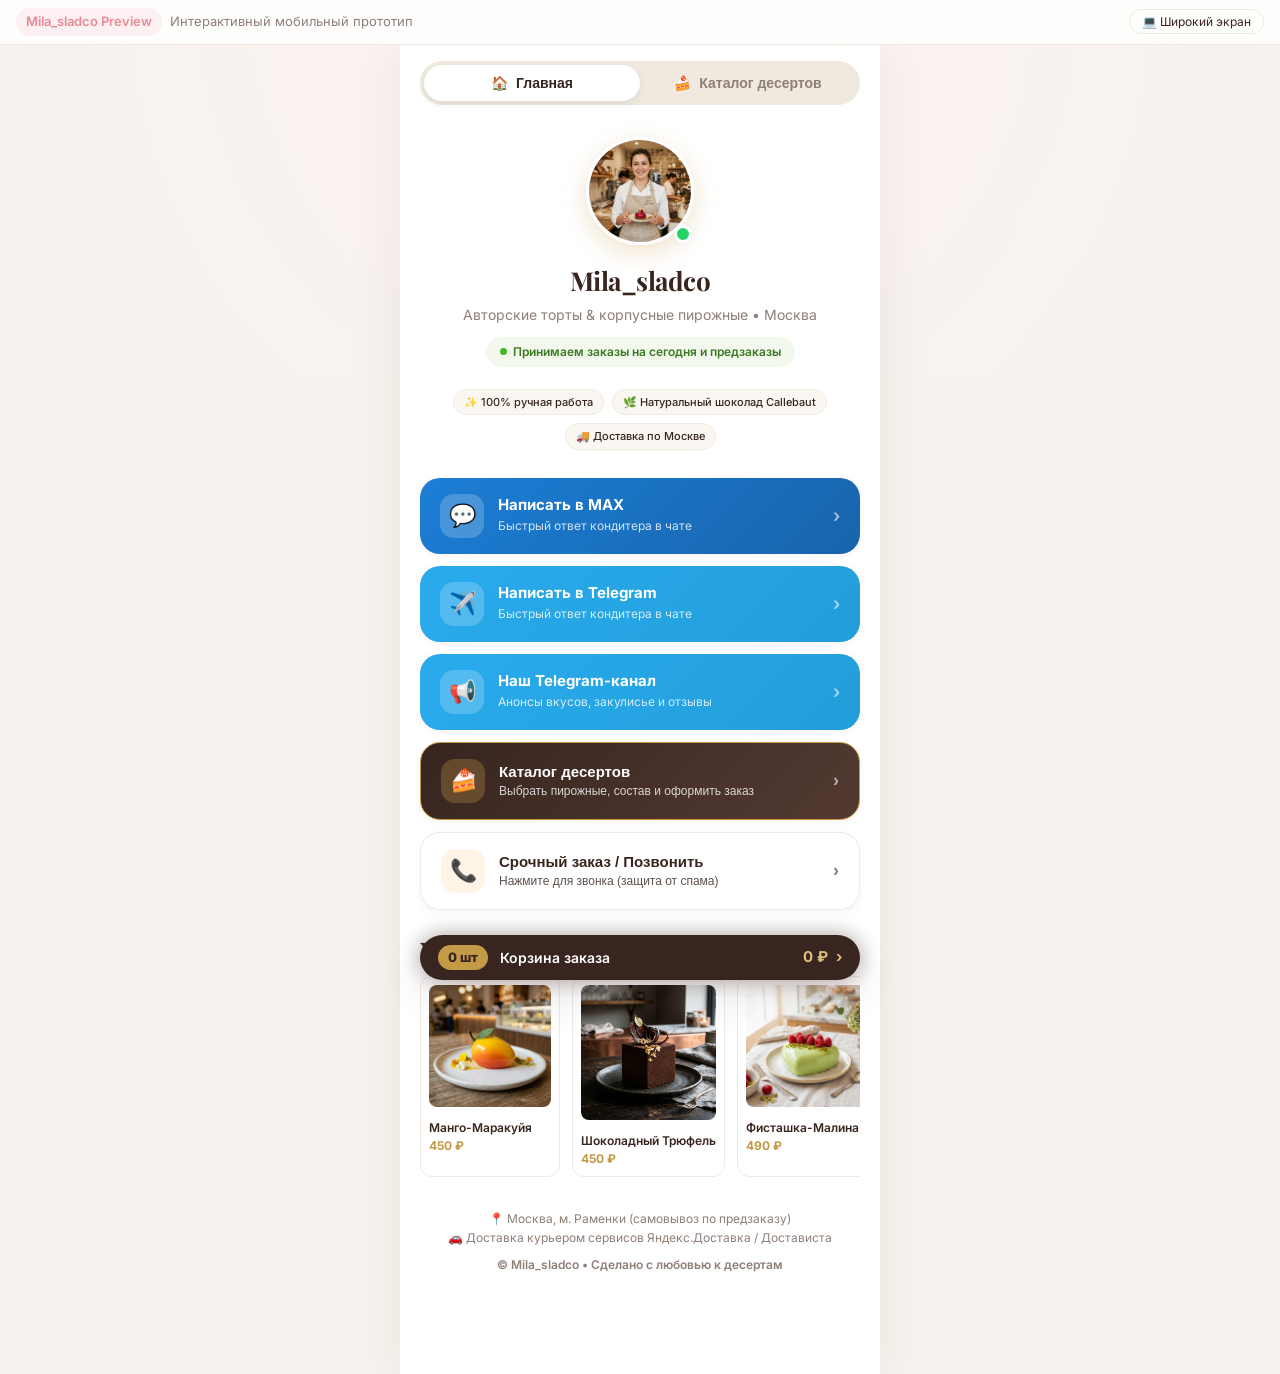
==== commit 48788a1b: "feat: Интерактивные подсказки для контактов, глубокий diff изменений, кастомное окно выхода и валида" ====
--- a/index.html
+++ b/index.html
@@ -316,8 +316,9 @@
               </div>
 
               <div class="form-group">
-                <label class="form-label" for="order-phone">Телефон или ник для связи *</label>
-                <input type="text" id="order-phone" class="form-input" placeholder="+7 (999) 000-00-00 или @username" required />
+                <label class="form-label" for="order-phone">Телефон для связи *</label>
+                <input type="tel" id="order-phone" class="form-input" placeholder="+7 (___) ___-__-__" autocomplete="tel" required />
+                <div id="order-phone-error" class="input-error-msg" style="display: none;"></div>
               </div>
 
               <!-- Выбор канала связи -->
@@ -408,6 +409,9 @@
               <button type="button" id="btn-proceed-messenger" class="btn-send-order max-style" onclick="proceedToMessenger()">
                 💬 Перейти в диалог MAX и вставить чек
               </button>
+              <button type="button" id="btn-proceed-max-share" class="btn-admin-secondary" style="display: none; padding: 10px; font-size: 12px; font-weight: 600; border: 1px solid #1E88E5; color: #1E88E5; background: #F0F7FF;" onclick="proceedToMaxShare()">
+                🚀 Открыть в MAX с автозаполнением текста
+              </button>
               <div style="display: flex; gap: 8px;">
                 <button type="button" class="btn-admin-secondary" style="flex: 1; padding: 10px; font-size: 12px; font-weight: 600;" onclick="copyOrderTextAgain()">
                   📋 Скопировать чек ещё раз
@@ -479,11 +483,11 @@
       <div class="sheet-drag-handle"></div>
       <button type="button" class="sheet-close-btn" onclick="AdminPanel.closePinRecoveryModal()" aria-label="Закрыть">✕</button>
 
-      <div style="padding: 0 20px 32px; max-height: 80vh; overflow-y: auto;">
+      <div style="padding: 0 20px max(40px, calc(env(safe-area-inset-bottom, 0px) + 32px)); max-height: 80vh; overflow-y: auto;">
         <div style="text-align: center; margin-bottom: 14px;">
           <div style="font-size: 34px; margin-bottom: 6px;">🛡️</div>
-          <h3 class="admin-sheet-title" style="margin-bottom: 4px;">Восстановление доступа</h3>
-          <p style="font-size: 12px; color: var(--color-muted);">
+          <h3 id="pin-recovery-title" class="admin-sheet-title" style="margin-bottom: 4px;">Восстановление доступа</h3>
+          <p id="pin-recovery-subtitle" style="font-size: 12px; color: var(--color-muted);">
             Для подтверждения личности кондитера ответьте на контрольные вопросы:
           </p>
         </div>
@@ -494,37 +498,37 @@
         <div id="recovery-questions-form">
           <div class="form-group" style="margin-bottom: 12px;">
             <label class="form-label" for="rec-q-0">1. Полное имя супруга *</label>
-            <input type="text" id="rec-q-0" class="form-input" placeholder="Введите имя супруга" autocomplete="off" />
+            <input type="text" id="rec-q-0" class="form-input" placeholder="Введите имя супруга" autocomplete="off" oninput="AdminPanel.clearInputError(this)" />
           </div>
 
           <div class="form-group" style="margin-bottom: 12px;">
             <label class="form-label" for="rec-q-1">2. Полное имя старшей дочери *</label>
-            <input type="text" id="rec-q-1" class="form-input" placeholder="Введите имя старшей дочери" autocomplete="off" />
+            <input type="text" id="rec-q-1" class="form-input" placeholder="Введите имя старшей дочери" autocomplete="off" oninput="AdminPanel.clearInputError(this)" />
           </div>
 
           <div class="form-group" style="margin-bottom: 12px;">
             <label class="form-label" for="rec-q-2">3. Полное имя младшей дочери *</label>
-            <input type="text" id="rec-q-2" class="form-input" placeholder="Введите имя младшей дочери" autocomplete="off" />
+            <input type="text" id="rec-q-2" class="form-input" placeholder="Введите имя младшей дочери" autocomplete="off" oninput="AdminPanel.clearInputError(this)" />
           </div>
 
           <div class="form-group" style="margin-bottom: 12px;">
             <label class="form-label" for="rec-q-3">4. Полное имя мамы *</label>
-            <input type="text" id="rec-q-3" class="form-input" placeholder="Введите имя мамы" autocomplete="off" />
+            <input type="text" id="rec-q-3" class="form-input" placeholder="Введите имя мамы" autocomplete="off" oninput="AdminPanel.clearInputError(this)" />
           </div>
 
           <div class="form-group" style="margin-bottom: 12px;">
             <label class="form-label" for="rec-q-4">5. Полное имя папы *</label>
-            <input type="text" id="rec-q-4" class="form-input" placeholder="Введите имя папы" autocomplete="off" />
+            <input type="text" id="rec-q-4" class="form-input" placeholder="Введите имя папы" autocomplete="off" oninput="AdminPanel.clearInputError(this)" />
           </div>
 
           <div class="form-group" style="margin-bottom: 12px;">
             <label class="form-label" for="rec-q-5">6. Полное имя брата *</label>
-            <input type="text" id="rec-q-5" class="form-input" placeholder="Введите имя брата" autocomplete="off" />
+            <input type="text" id="rec-q-5" class="form-input" placeholder="Введите имя брата" autocomplete="off" oninput="AdminPanel.clearInputError(this)" />
           </div>
 
           <div class="form-group" style="margin-bottom: 14px;">
             <label class="form-label" for="rec-q-6">7. В каком городе вы (Людмила) учились в школе? *</label>
-            <input type="text" id="rec-q-6" class="form-input" placeholder="Введите только название города" autocomplete="off" />
+            <input type="text" id="rec-q-6" class="form-input" placeholder="Введите только название города" autocomplete="off" oninput="AdminPanel.clearInputError(this)" />
             <div style="font-size: 11px; color: var(--color-muted); margin-top: 3px;">
               💡 В подсказку: ввести только название города.
             </div>
@@ -844,43 +848,43 @@
 
             <!-- Telegram direct chat -->
             <div class="form-group" style="margin-bottom: 14px;">
-              <label style="display: flex; align-items: center; gap: 8px; cursor: pointer; font-size: 13px; font-weight: 600; margin-bottom: 6px;">
-                <input type="checkbox" id="setting-show-tg-direct" style="width: 18px; height: 18px;" />
-                <span>✈️ Кнопка «Написать в Telegram»</span>
-              </label>
-              <input type="text" id="setting-tg-user" class="form-input" placeholder="Ник в Telegram, например: mila_sladco" />
-              <div style="font-size: 11px; color: var(--color-muted); margin-top: 4px; line-height: 1.4;">
-                💡 Ваш @username в Telegram (без знака @), куда клиент напишет в один клик.
-              </div>
+              <div style="display: flex; align-items: center; justify-content: space-between; margin-bottom: 6px;">
+                <label style="display: flex; align-items: center; gap: 8px; cursor: pointer; font-size: 13px; font-weight: 600;">
+                  <input type="checkbox" id="setting-show-tg-direct" style="width: 18px; height: 18px;" />
+                  <span>✈️ Кнопка «Написать в Telegram»</span>
+                </label>
+                <button type="button" class="tooltip-bubble" onclick="AdminPanel.showBubble('tg_user', this)" aria-label="Подсказка">?</button>
+              </div>
+              <input type="text" id="setting-tg-user" class="form-input" placeholder="Ник в Telegram, например: mila_sladco" oninput="AdminPanel.clearInputError(this)" />
+              <div id="error-setting-tg-user" class="input-error-msg" style="display: none;"></div>
             </div>
 
             <!-- MAX direct chat -->
             <div class="form-group" style="margin-bottom: 0;">
-              <label style="display: flex; align-items: center; gap: 8px; cursor: pointer; font-size: 13px; font-weight: 600; margin-bottom: 6px;">
-                <input type="checkbox" id="setting-show-max-direct" style="width: 18px; height: 18px;" />
-                <span>💬 Кнопка «Написать в MAX»</span>
-              </label>
-              <input type="text" id="setting-max-user" class="form-input" placeholder="Ссылка из MAX: https://max.ru/u/..." />
-              <div style="font-size: 11px; color: #6D4C41; background: #FFF8E6; padding: 10px 12px; border-radius: 10px; border: 1px solid #FFE29A; margin-top: 8px; line-height: 1.5;">
-                <div style="font-weight: 700; margin-bottom: 4px; color: #8D5B10;">💡 Где скопировать вашу персональную ссылку в MAX:</div>
-                <div style="margin-bottom: 3px;">📱 <b>В мобильном приложении MAX:</b> откройте <i>«Настройки» (шестерёнка) ➔ «Пригласить друзей» ➔ «Скопировать ссылку»</i>.</div>
-                <div>💻 <b>В десктопном приложении / на компьютере:</b> откройте профиль / настройки ➔ нажмите <i>«Скопировать ссылку»</i>.</div>
-                <div style="margin-top: 4px; font-size: 10.5px; color: #9A6700;">Ссылка имеет вид <code>https://max.ru/u/...</code> — вставьте её сюда целиком. По ней клиенты сразу попадают в личный диалог с вами.</div>
-              </div>
+              <div style="display: flex; align-items: center; justify-content: space-between; margin-bottom: 6px;">
+                <label style="display: flex; align-items: center; gap: 8px; cursor: pointer; font-size: 13px; font-weight: 600;">
+                  <input type="checkbox" id="setting-show-max-direct" style="width: 18px; height: 18px;" />
+                  <span>💬 Кнопка «Написать в MAX»</span>
+                </label>
+                <button type="button" class="tooltip-bubble" onclick="AdminPanel.showBubble('max_user', this)" aria-label="Подсказка">?</button>
+              </div>
+              <input type="text" id="setting-max-user" class="form-input" placeholder="Ссылка из MAX: https://max.ru/u/..." oninput="AdminPanel.clearInputError(this)" />
+              <div id="error-setting-max-user" class="input-error-msg" style="display: none;"></div>
             </div>
           </div>
 
           <!-- СЕКЦИЯ: АДРЕС САМОВЫВОЗА -->
           <div style="background: #FDFBF8; border: 1px solid var(--color-border); border-radius: 14px; padding: 14px; margin-bottom: 16px;">
-            <div style="font-weight: 700; font-size: 13px; color: var(--color-primary); margin-bottom: 12px; display: flex; align-items: center; gap: 6px;">
-              <span>📍</span> Адрес для самовывоза заказов
+            <div style="font-weight: 700; font-size: 13px; color: var(--color-primary); margin-bottom: 12px; display: flex; align-items: center; justify-content: space-between;">
+              <span style="display: flex; align-items: center; gap: 6px;">
+                <span>📍</span> Адрес для самовывоза заказов
+              </span>
+              <button type="button" class="tooltip-bubble" onclick="AdminPanel.showBubble('pickup_address', this)" aria-label="Подсказка">?</button>
             </div>
             <div class="form-group" style="margin-bottom: 0;">
               <label class="form-label" for="setting-pickup-address">Точный адрес или ориентир для клиентов</label>
-              <input type="text" id="setting-pickup-address" class="form-input" placeholder="Москва, м. Раменки, Мичуринский проспект" />
-              <div style="font-size: 11px; color: var(--color-muted); margin-top: 4px; line-height: 1.4;">
-                💡 Этот адрес автоматически отобразится в корзине при выборе «Самовывоз» и попадет в готовый чек заказа.
-              </div>
+              <input type="text" id="setting-pickup-address" class="form-input" placeholder="Москва, м. Раменки, Мичуринский проспект" oninput="AdminPanel.clearInputError(this)" />
+              <div id="error-setting-pickup-address" class="input-error-msg" style="display: none;"></div>
             </div>
           </div>
 
@@ -892,47 +896,89 @@
 
             <!-- Telegram channel -->
             <div class="form-group" style="margin-bottom: 14px;">
-              <label style="display: flex; align-items: center; gap: 8px; cursor: pointer; font-size: 13px; font-weight: 600; margin-bottom: 6px;">
-                <input type="checkbox" id="setting-show-tg-channel" style="width: 18px; height: 18px;" />
-                <span>📢 Кнопка «Наш Telegram-канал»</span>
-              </label>
-              <input type="text" id="setting-tg-channel" class="form-input" placeholder="https://t.me/mila_sladco1 или ссылка-приглашение" />
+              <div style="display: flex; align-items: center; justify-content: space-between; margin-bottom: 6px;">
+                <label style="display: flex; align-items: center; gap: 8px; cursor: pointer; font-size: 13px; font-weight: 600;">
+                  <input type="checkbox" id="setting-show-tg-channel" style="width: 18px; height: 18px;" />
+                  <span>📢 Кнопка «Наш Telegram-канал»</span>
+                </label>
+                <button type="button" class="tooltip-bubble" onclick="AdminPanel.showBubble('tg_channel', this)" aria-label="Подсказка">?</button>
+              </div>
+              <input type="text" id="setting-tg-channel" class="form-input" placeholder="https://t.me/mila_sladco1 или ссылка-приглашение" oninput="AdminPanel.clearInputError(this)" />
+              <div id="error-setting-tg-channel" class="input-error-msg" style="display: none;"></div>
             </div>
 
             <!-- MAX channel -->
             <div class="form-group" style="margin-bottom: 0;">
-              <label style="display: flex; align-items: center; gap: 8px; cursor: pointer; font-size: 13px; font-weight: 600; margin-bottom: 6px;">
-                <input type="checkbox" id="setting-show-max-channel" style="width: 18px; height: 18px;" />
-                <span>📢 Кнопка «Наш MAX-канал»</span>
-              </label>
-              <input type="text" id="setting-max-channel" class="form-input" placeholder="https://max.ru/join/..." />
+              <div style="display: flex; align-items: center; justify-content: space-between; margin-bottom: 6px;">
+                <label style="display: flex; align-items: center; gap: 8px; cursor: pointer; font-size: 13px; font-weight: 600;">
+                  <input type="checkbox" id="setting-show-max-channel" style="width: 18px; height: 18px;" />
+                  <span>📢 Кнопка «Наш MAX-канал»</span>
+                </label>
+                <button type="button" class="tooltip-bubble" onclick="AdminPanel.showBubble('max_channel', this)" aria-label="Подсказка">?</button>
+              </div>
+              <input type="text" id="setting-max-channel" class="form-input" placeholder="https://max.ru/join/..." oninput="AdminPanel.clearInputError(this)" />
+              <div id="error-setting-max-channel" class="input-error-msg" style="display: none;"></div>
             </div>
           </div>
 
           <!-- СЕКЦИЯ: ТЕЛЕФОН -->
           <div class="form-group">
-            <label class="form-label" for="setting-phone">Рабочий контактный номер телефона</label>
-            <input type="tel" id="setting-phone" class="form-input" placeholder="+7 (915) 318-18-19" />
-            <div style="font-size: 11px; color: #9A6700; margin-top: 4px; line-height: 1.4; background: #FFF8E6; padding: 8px 10px; border-radius: 8px; border: 1px solid #FFE29A;">
-              ⚠️ <b>Рекомендация:</b> Во избежание спама указывайте отдельный рабочий номер для заказов, а не личный семейный номер.
-            </div>
+            <div style="display: flex; align-items: center; justify-content: space-between; margin-bottom: 6px;">
+              <label class="form-label" for="setting-phone" style="margin-bottom: 0;">Рабочий контактный номер телефона</label>
+              <button type="button" class="tooltip-bubble" onclick="AdminPanel.showBubble('phone', this)" aria-label="Подсказка">?</button>
+            </div>
+            <input type="tel" id="setting-phone" class="form-input" placeholder="+7 (915) 318-18-19" oninput="this.value = formatPhoneNumber(this.value); AdminPanel.clearInputError(this);" />
+            <div id="error-setting-phone" class="input-error-msg" style="display: none;"></div>
           </div>
 
           <!-- Защита от спам-ботов -->
           <div class="form-group" style="background: #FAF7F2; padding: 12px; border-radius: 12px; border: 1px solid var(--color-border); margin-top: 10px;">
-            <label style="display: flex; align-items: flex-start; gap: 10px; cursor: pointer; font-size: 13px; font-weight: 600;">
-              <input type="checkbox" id="setting-show-phone" style="width: 20px; height: 20px; margin-top: 2px;" />
-              <div>
-                <div>Разрешить звонки с сайта (кнопка «Позвонить кондитеру»)</div>
-                <div style="font-size: 11px; color: var(--color-muted); font-weight: normal; margin-top: 3px; line-height: 1.4;">
-                  🛡️ <b>Встроенная анти-бот защита:</b> номер скрыт от парсеров. Чтобы позвонить, гость нажимает кнопку и проходит быстрый человеческий тест (выбрать десерт среди иконок). Это блокирует роботов и автодозвонщиков.
+            <div style="display: flex; align-items: flex-start; justify-content: space-between; gap: 10px;">
+              <label style="display: flex; align-items: flex-start; gap: 10px; cursor: pointer; font-size: 13px; font-weight: 600; flex: 1;">
+                <input type="checkbox" id="setting-show-phone" style="width: 20px; height: 20px; margin-top: 2px;" />
+                <div>
+                  <div>Разрешить звонки с сайта (кнопка «Позвонить кондитеру»)</div>
+                  <div style="font-size: 11px; color: var(--color-muted); font-weight: normal; margin-top: 3px; line-height: 1.4;">
+                    🛡️ Номер защищён от спам-ботов и парсеров проверкой на человека.
+                  </div>
                 </div>
-              </div>
-            </label>
+              </label>
+              <button type="button" class="tooltip-bubble" onclick="AdminPanel.showBubble('phone_protect', this)" aria-label="Подсказка">?</button>
+            </div>
           </div>
 
           <button type="button" class="btn-send-order max-style" style="margin-top: 16px;" onclick="AdminPanel.saveContacts()">
             💾 Сохранить контакты
+          </button>
+        </div>
+      </div>
+    </div>
+  </div>
+
+  <!-- ========================================================
+       МОДАЛЬНОЕ ОКНО: ПОДТВЕРЖДЕНИЕ ВЫХОДА С НЕСОХРАНЕННЫМИ ИЗМЕНЕНИЯМИ
+       ======================================================== -->
+  <div id="admin-unsaved-exit-modal" class="modal-overlay" onclick="AdminPanel.closeUnsavedExitModal()">
+    <div class="bottom-sheet" onclick="event.stopPropagation()" style="max-width: 440px;">
+      <div class="sheet-drag-handle"></div>
+      <button type="button" class="sheet-close-btn" onclick="AdminPanel.closeUnsavedExitModal()" aria-label="Закрыть">✕</button>
+
+      <div style="padding: 0 20px max(32px, calc(env(safe-area-inset-bottom, 0px) + 24px)); text-align: center;">
+        <div style="font-size: 38px; margin-bottom: 8px;">⚠️</div>
+        <h3 class="admin-sheet-title" style="margin-bottom: 8px;">Несохранённые изменения</h3>
+        <p style="font-size: 13px; color: var(--color-muted); line-height: 1.5; margin-bottom: 20px;">
+          Вы внесли изменения в меню или настройки, но ещё не нажали <b>«🚀 Опубликовать»</b>. Если выйти сейчас, новые правки не появятся на сайте у клиентов.
+        </p>
+
+        <div style="display: flex; flex-direction: column; gap: 10px;">
+          <button type="button" class="btn-send-order max-style" onclick="AdminPanel.publishAndExit()" style="background: var(--color-primary); color: #fff;">
+            🚀 Опубликовать и выйти
+          </button>
+          <button type="button" class="btn-admin-action" onclick="AdminPanel.confirmDiscardAndExit()" style="background: #FFF5F5; color: #C92A2A; border: 1px solid #FFC9C9; padding: 12px; font-weight: 600; font-size: 13px; border-radius: var(--radius-sm); cursor: pointer;">
+            🚪 Выйти без сохранения
+          </button>
+          <button type="button" class="btn-admin-secondary" onclick="AdminPanel.closeUnsavedExitModal()" style="padding: 10px; font-size: 13px;">
+            ← Остаться в кабинете
           </button>
         </div>
       </div>
@@ -952,11 +998,11 @@
         <div id="phone-protect-challenge">
           <div style="font-size: 38px; margin-bottom: 8px;">🛡️</div>
           <h3 class="admin-sheet-title" style="margin-bottom: 6px;">Защита от спам-звонков</h3>
-          <p style="font-size: 13px; color: var(--color-muted); line-height: 1.4; margin-bottom: 16px;">
-            Чтобы открыть номер кондитера, подтвердите, что вы человек. Выберите <b>сладкий десерт</b> среди картинок:
+          <p id="phone-protect-prompt" style="font-size: 13px; color: var(--color-muted); line-height: 1.4; margin-bottom: 16px;">
+            Чтобы открыть номер кондитера, подтвердите, что вы человек. Выберите <b id="phone-protect-target-label">десерт</b> среди картинок:
           </p>
 
-          <div id="phone-protect-error" class="pin-error-box" style="display: none; margin-bottom: 12px;"></div>
+          <div id="phone-protect-error" class="pin-error-box" style="display: none; margin-bottom: 12px;">Неверный ответ. Попробуйте ещё раз.</div>
 
           <div class="captcha-grid" id="phone-protect-captcha-grid">
             <button type="button" class="captcha-btn" onclick="PhoneProtection.chooseOption(false)">
--- a/css/style.css
+++ b/css/style.css
@@ -1729,6 +1729,19 @@
   margin-bottom: 16px;
   display: none;
 }
+.input-error {
+  border-color: #E03131 !important;
+  background-color: #FFFDFD !important;
+  box-shadow: 0 0 0 3px rgba(224, 49, 49, 0.12) !important;
+}
+
+.input-error-msg {
+  color: #E03131;
+  font-size: 11.5px;
+  font-weight: 600;
+  margin-top: 5px;
+  line-height: 1.3;
+}
 
 .btn-admin-logout {
   background: #FFF5F5;
@@ -1879,17 +1892,17 @@
 /* Всплывающее окно подсказки (Popover) */
 .tooltip-popover {
   position: fixed;
-  bottom: 24px;
+  bottom: max(24px, calc(env(safe-area-inset-bottom, 0px) + 20px));
   left: 50%;
   transform: translateX(-50%) translateY(20px);
   width: calc(100% - 32px);
-  max-width: 380px;
+  max-width: 420px;
   background: #FFFFFF;
   border: 1px solid var(--color-gold);
   border-radius: var(--radius-md);
-  box-shadow: 0 12px 30px rgba(44, 29, 24, 0.2);
-  padding: 16px;
-  z-index: 999;
+  box-shadow: 0 16px 40px rgba(44, 29, 24, 0.28);
+  padding: 18px 18px 16px;
+  z-index: 9999;
   opacity: 0;
   pointer-events: none;
   transition: all 0.25s cubic-bezier(0.16, 1, 0.3, 1);
@@ -1905,32 +1918,34 @@
   display: flex;
   align-items: center;
   justify-content: space-between;
-  margin-bottom: 6px;
+  margin-bottom: 10px;
 }
 
 .tooltip-popover-title {
   font-weight: 700;
-  font-size: 14px;
-  color: var(--color-primary);
-  display: flex;
-  align-items: center;
-  gap: 6px;
+  font-size: 15px;
+  color: var(--color-primary);
+  display: flex;
+  align-items: center;
+  gap: 8px;
 }
 
 .tooltip-popover-close {
   background: none;
   border: none;
-  font-size: 14px;
+  font-size: 16px;
   color: var(--color-muted);
   cursor: pointer;
-  padding: 2px 6px;
+  padding: 4px 8px;
+  border-radius: 4px;
 }
 
 .tooltip-popover-text {
-  font-size: 13px;
-  color: var(--color-muted);
-  line-height: 1.45;
-  margin-bottom: 12px;
+  font-size: 14.5px;
+  color: #374151;
+  line-height: 1.55;
+  margin-bottom: 16px;
+  white-space: pre-line;
 }
 
 .tooltip-popover-btn {
@@ -1938,9 +1953,9 @@
   background: var(--color-primary);
   color: #FFFFFF;
   border: none;
-  padding: 8px 14px;
+  padding: 10px 16px;
   border-radius: var(--radius-sm);
-  font-size: 12px;
+  font-size: 13px;
   font-weight: 700;
   cursor: pointer;
 }
